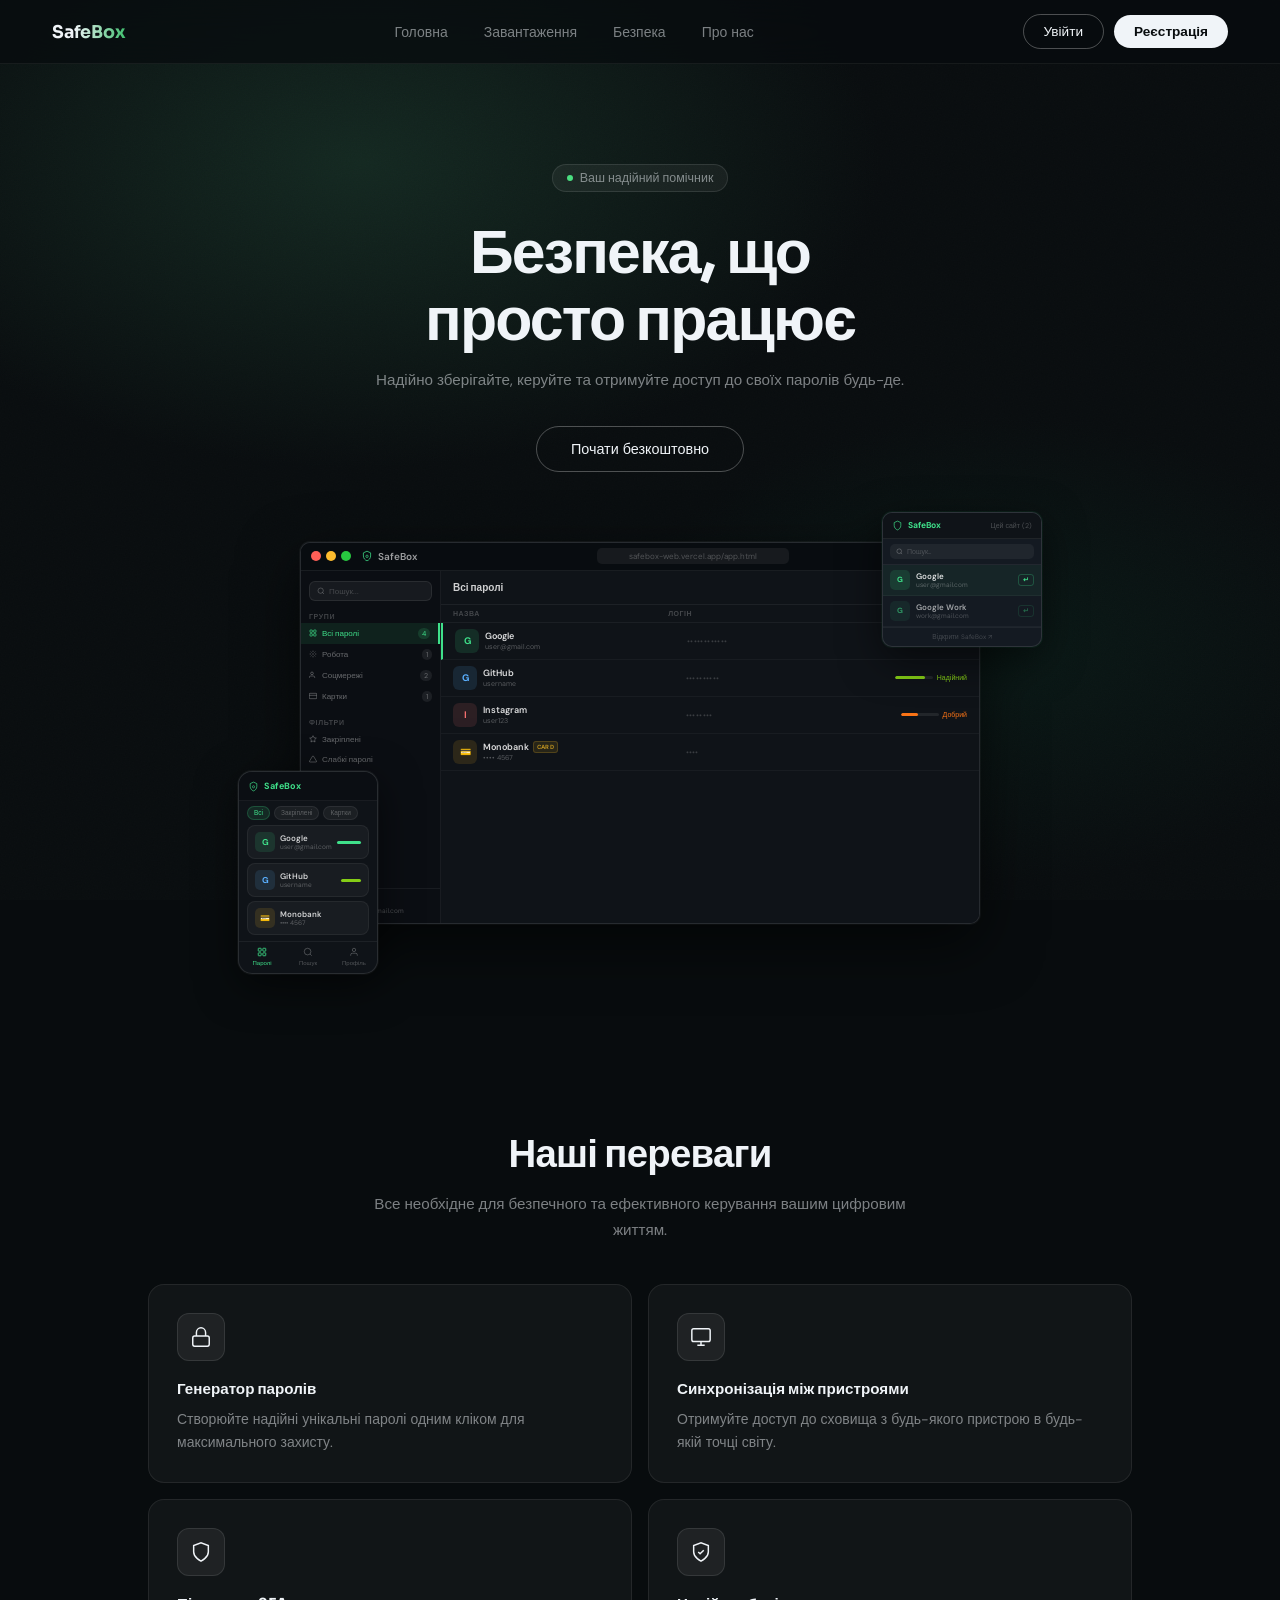
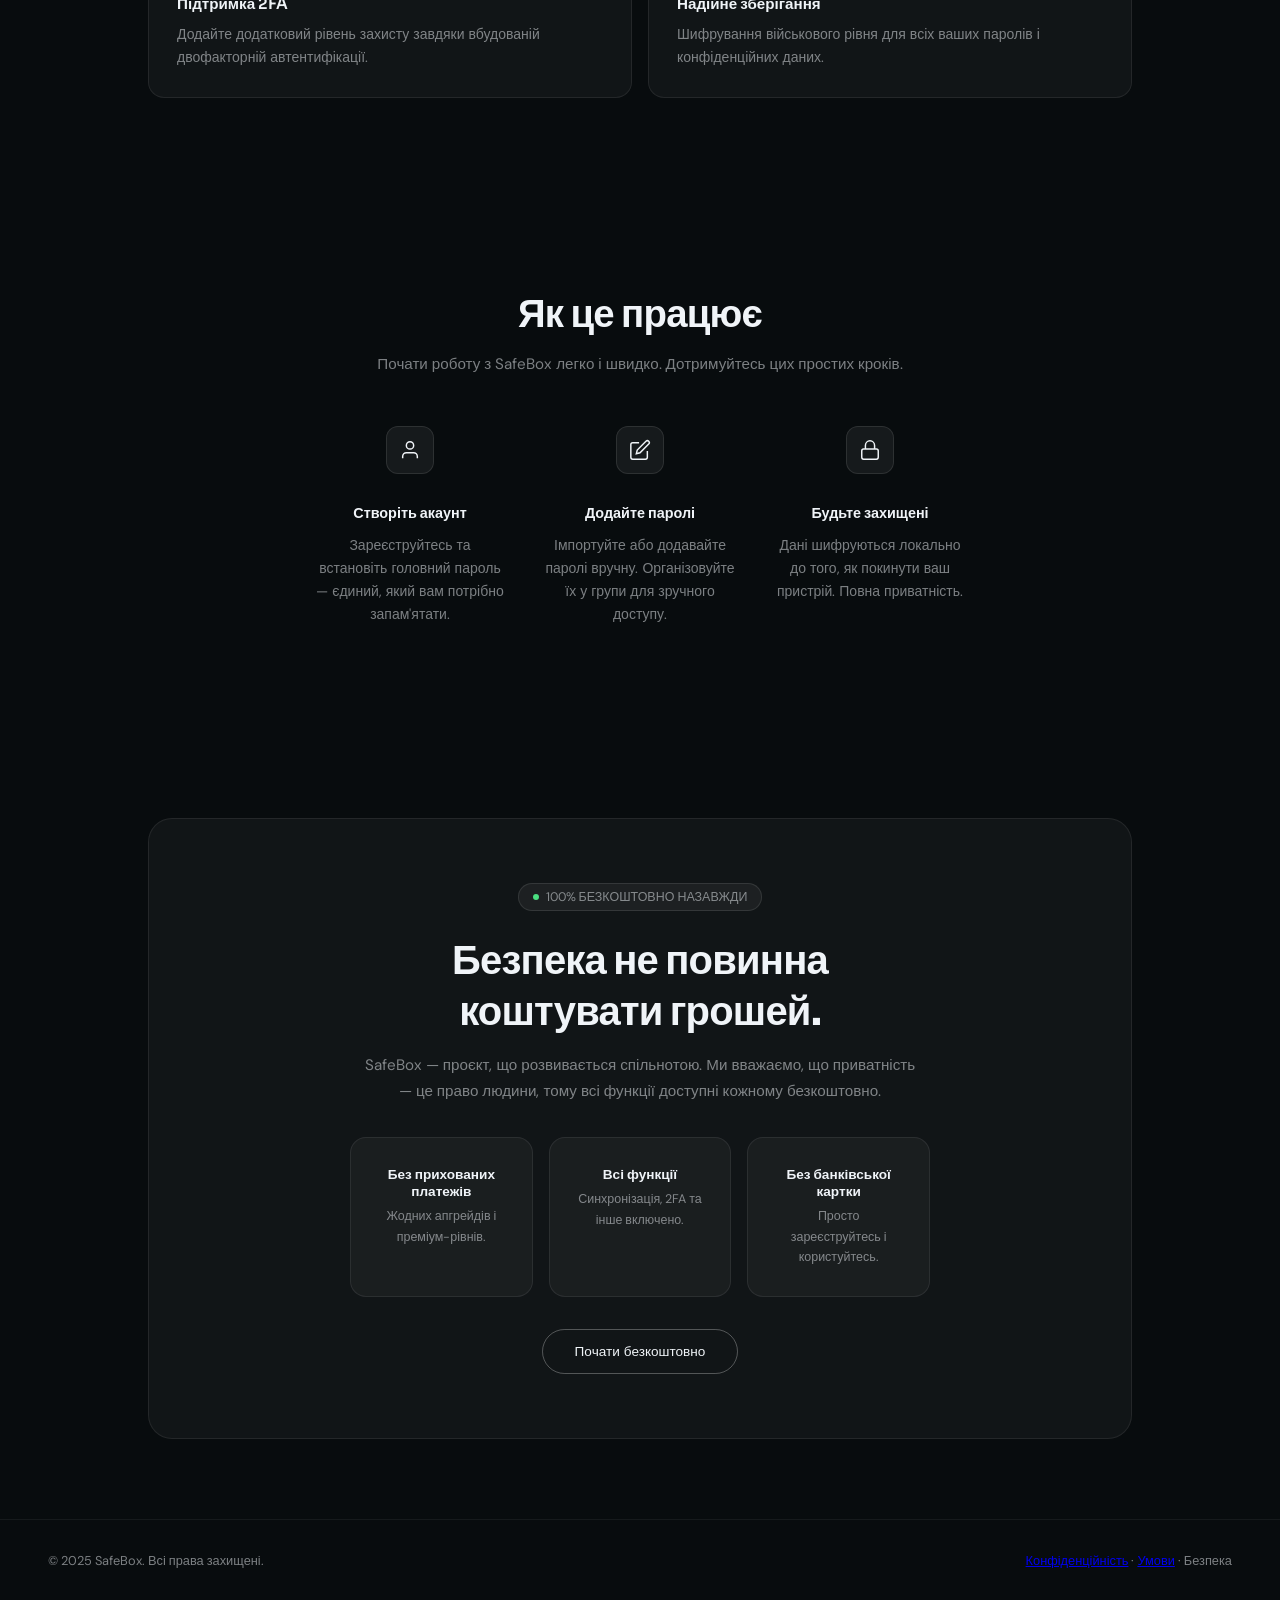
==== app.html @ 527c22c3 "aes-256 debug" ====
<!DOCTYPE html>
<html lang="uk">
<head>
<meta charset="UTF-8">
<meta name="viewport" content="width=device-width, initial-scale=1.0, maximum-scale=1.0, user-scalable=no, viewport-fit=cover">
<meta name="apple-mobile-web-app-capable" content="yes">
<meta name="apple-mobile-web-app-status-bar-style" content="black-translucent">
<meta name="apple-mobile-web-app-title" content="SafeBox">
<link rel="apple-touch-icon" href="/icons/icon-180.png">
<link rel="apple-touch-startup-image" href="/icons/icon-512.png">
<link rel="manifest" href="/manifest.json">
<title>SafeBox</title>
<link rel="preconnect" href="https://fonts.googleapis.com">
<link href="https://fonts.googleapis.com/css2?family=Sora:wght@400;500;600;700&family=DM+Sans:opsz,wght@9..40,300;9..40,400;9..40,500&display=swap" rel="stylesheet">
<style>

html, body {
  height: 100%;
  height: 100dvh;
  overflow: hidden;
  position: fixed;
  width: 100%;
}

/* ═══════════════════════════════════════════
   RESET & TOKENS
═══════════════════════════════════════════ */
*, *::before, *::after { box-sizing: border-box; margin: 0; padding: 0; }

:root {
  --safe-top: env(safe-area-inset-top, 0px);
  --safe-bot: env(safe-area-inset-bottom, 20px);
}

body {
  padding-top: var(--safe-top);
  padding-bottom: var(--safe-bot);
}

:root {
  /* backgrounds */
  --bg:          #0f1318;
  --sidebar-bg:  #0b0e13;
  --surface:     #141a22;
  --surface2:    #1a2230;
  --surface3:    #1f2836;

  /* borders */
  --b1: rgba(255,255,255,0.07);
  --b2: rgba(255,255,255,0.12);

  /* text */
  --t1: #dce4f0;
  --t2: rgba(220,228,240,0.5);
  --t3: rgba(220,228,240,0.25);

  /* accent */
  --grn:      #3fe08a;
  --grn-dim:  rgba(63,224,138,0.12);
  --grn-glow: rgba(63,224,138,0.22);
  --amber:    #f5a84a;
  --red:      #ff6161;
  --blue:     #5ab0ff;

  /* layout */
  --sb-w: 280px;
  --tb-h: 64px;
}

/* ── Світла тема ─────────────────────────── */
body.theme-light {
  --bg:         #f0f2f5;
  --sidebar-bg: #e4e8ef;
  --surface:    #ffffff;
  --surface2:   #f5f7fa;
  --surface3:   #eef0f4;
  --b1: rgba(0,0,0,0.08);
  --b2: rgba(0,0,0,0.14);
  --t1: #1a2030;
  --t2: rgba(26,32,48,0.55);
  --t3: rgba(26,32,48,0.3);
  --grn:      #22c55e;
  --grn-dim:  rgba(34,197,94,0.12);
  --grn-glow: rgba(34,197,94,0.22);
  --amber:    #d97706;
  --red:      #dc2626;
  --blue:     #2563eb;
}
body.theme-light ::-webkit-scrollbar-thumb { background: rgba(0,0,0,0.15); }
body.theme-light .overlay { background: rgba(0,0,0,0.4); }
body.theme-light .modal  { box-shadow: 0 8px 40px rgba(0,0,0,0.18); }
body.theme-light .pw-row:hover { background: rgba(0,0,0,0.03); }
body.theme-light .sb-nav-item:hover { background: rgba(0,0,0,0.05); }
body.theme-light .sb-group-item:hover { background: rgba(0,0,0,0.05); }
body.theme-light .topbar { border-bottom-color: var(--b1); }
body.theme-light .f-inp, body.theme-light .f-sel, body.theme-light .f-ta { background: #f5f7fa; color: var(--t1); }
body.theme-light .f-inp::placeholder { color: var(--t3); }
body.theme-light .tb-icon { color: var(--t2); }
body.theme-light .tb-icon:hover { background: rgba(0,0,0,0.06); color: var(--t1); }

/* Чекбокси */
body.theme-light .cb-box {
  border-color: rgba(0,0,0,0.2);
  background: rgba(0,0,0,0.03);
}
body.theme-light .cb input:checked + .cb-box svg { stroke: #fff; }

/* Роздільна смуга між рядками */
body.theme-light .pw-row { border-bottom-color: rgba(0,0,0,0.06); }
body.theme-light .pw-row:hover { background: rgba(0,0,0,0.03); }
body.theme-light .pw-row.sel { background: rgba(34,197,94,0.06); }
body.theme-light .pw-row.sel:hover { background: rgba(34,197,94,0.1); }
body.theme-light .pw-row-dots:hover { background: rgba(0,0,0,0.06); color: var(--t1); }

/* Лічильники */
body.theme-light .sb-nav-count { background: rgba(0,0,0,0.08); color: var(--t2); }
body.theme-light .sb-nav-item.active .sb-nav-count { background: rgba(34,197,94,0.15); color: var(--grn); }
body.theme-light .sb-group-count { background: rgba(0,0,0,0.08); }

/* Навігаційна панель — секції і розділювачі */
body.theme-light .sb-nav-section { color: rgba(26,32,48,0.35); }
body.theme-light .sb-divider { background: rgba(0,0,0,0.08); }
body.theme-light .sb-nav-item { color: var(--t2); }
body.theme-light .sb-nav-item:hover { background: rgba(0,0,0,0.05); color: var(--t1); }
body.theme-light .sb-nav-item.active { background: rgba(34,197,94,0.1); color: var(--grn); }
body.theme-light .sb-nav-item svg { color: var(--t2); }
body.theme-light .sb-nav-item.active svg { color: var(--grn); }
body.theme-light .sb-group-item { color: var(--t2); }
body.theme-light .sb-group-item:hover { background: rgba(0,0,0,0.05); color: var(--t1); }
body.theme-light .sb-group-item.active { background: rgba(34,197,94,0.1); color: var(--grn); }
body.theme-light .sb-new-group { color: rgba(26,32,48,0.4); }
body.theme-light .sb-new-group:hover { color: var(--t2); }
body.theme-light .sb-user:hover { background: rgba(0,0,0,0.04); }

/* Пошук */
body.theme-light .sb-search-inner { background: rgba(0,0,0,0.05); border-color: rgba(0,0,0,0.1); }
body.theme-light .sb-search-inner input { color: var(--t1); }
body.theme-light .sb-search-inner input::placeholder { color: var(--t3); }

/* Модалки */
body.theme-light .modal { background: #fff; box-shadow: 0 8px 40px rgba(0,0,0,0.15); }
body.theme-light .modal-close { color: var(--t3); }
body.theme-light .modal-close:hover { color: var(--t1); }

/* Strength badges */
body.theme-light .str-badge { background: rgba(0,0,0,0.06); color: var(--t2); }

/* Dropdown */
body.theme-light #dd { background: #fff; border-color: rgba(0,0,0,0.12); box-shadow: 0 4px 20px rgba(0,0,0,0.12); }
body.theme-light .dd-item { color: var(--t2); }
body.theme-light .dd-item:hover { background: rgba(0,0,0,0.04); color: var(--t1); }

/* User menu */
body.theme-light .user-menu { background: #fff; border-color: rgba(0,0,0,0.12); box-shadow: 0 4px 24px rgba(0,0,0,0.12); }
body.theme-light .um-item { color: var(--t2); }
body.theme-light .um-item:hover { background: rgba(0,0,0,0.04); color: var(--t1); }
body.theme-light .um-theme-row { color: var(--t2); }
body.theme-light .um-theme-row:hover { background: rgba(0,0,0,0.04); color: var(--t1); }
body.theme-light .um-divider { background: rgba(0,0,0,0.08); }
body.theme-light .theme-switch { background: rgba(0,0,0,0.15); }

/* Toast */
body.theme-light .toast { background: #1a2030; }

/* Header рядок таблиці */
body.theme-light .pw-header { border-bottom-color: rgba(0,0,0,0.08); color: rgba(26,32,48,0.4); }

/* View modal */
body.theme-light .vf { border-bottom-color: rgba(0,0,0,0.07); }
body.theme-light .vf-lbl { color: rgba(26,32,48,0.4); }
body.theme-light .vf-copy:hover { background: rgba(0,0,0,0.06); }
body.theme-light .v-act { background: rgba(0,0,0,0.05); color: var(--t2); }
body.theme-light .v-act:hover { background: rgba(0,0,0,0.1); color: var(--t1); }
body.theme-light .v-act.del { background: rgba(220,38,38,0.08); }

/* Empty state */
body.theme-light .empty-icon { background: rgba(0,0,0,0.05); }
body.theme-light .color-dot.selected { border-color: #333; }

html, body { height: 100%; overflow: hidden; }

body {
  font-family: 'DM Sans', sans-serif;
  background: var(--bg);
  color: var(--t1);
  display: flex;
  font-size: 14px;
  -webkit-font-smoothing: antialiased;
}

/* scrollbars */
::-webkit-scrollbar { width: 4px; }
::-webkit-scrollbar-track { background: transparent; }
::-webkit-scrollbar-thumb { background: rgba(255,255,255,0.1); border-radius: 10px; }

/* ═══════════════════════════════════════════
   SIDEBAR — mirrors PC design exactly
═══════════════════════════════════════════ */
.sidebar {
  width: var(--sb-w);
  min-width: var(--sb-w);
  height: 100dvh;
  background: var(--sidebar-bg);
  border-right: 1px solid var(--b1);
  display: flex;
  flex-direction: column;
  overflow: hidden;
  position: relative;
  z-index: 20;
  /* very subtle green gradient top-left, like PC version */
  background-image: radial-gradient(ellipse 260% 45% at 0% 0%, rgba(63,224,138,0.05) 0%, transparent 60%);
}

/* Logo — shield icon + SafeBox text, like the screenshot */
.sb-logo {
  padding: 28px 28px 22px;
  display: flex;
  align-items: center;
  gap: 12px;
  flex-shrink: 0;
}
.sb-logo-shield {
  width: 42px; height: 42px;
  flex-shrink: 0;
  display: flex; align-items: center; justify-content: center;
}
.sb-logo-shield svg {
  width: 38px; height: 38px;
  stroke: var(--t1); fill: none; stroke-width: 1.5;
  filter: drop-shadow(0 0 8px rgba(63,224,138,0.15));
}
.sb-logo-name {
  font-family: 'Sora', sans-serif;
  font-size: 1.3rem; font-weight: 700; letter-spacing: -0.01em;
  color: var(--t1);
}

/* FILTERS label */
.sb-filters-label {
  font-size: 0.68rem; font-weight: 700; letter-spacing: 0.12em;
  text-transform: uppercase; color: var(--t3);
  padding: 0 28px 8px;
  flex-shrink: 0;
}
.sb-top-divider {
  height: 1px; background: var(--b1);
  margin: 0 28px 18px; flex-shrink: 0;
}

/* Search — exactly like screenshot: rounded pill with search icon */
.sb-search {
  padding: 0 16px 18px;
  flex-shrink: 0;
}
.sb-search-inner {
  display: flex; align-items: center; gap: 9px;
  background: var(--surface);
  border: 1px solid var(--b1);
  border-radius: 10px;
  padding: 10px 14px;
  transition: border-color .18s, box-shadow .18s;
}
.sb-search-inner:focus-within {
  border-color: rgba(63,224,138,0.3);
  box-shadow: 0 0 0 3px rgba(63,224,138,0.06);
}
.sb-search-inner svg { width: 15px; height: 15px; stroke: var(--t3); fill: none; flex-shrink: 0; stroke-width: 2; }
.sb-search-inner input {
  background: none; border: none; outline: none;
  color: var(--t1); font-size: 0.85rem;
  font-family: 'DM Sans', sans-serif; width: 100%;
}
.sb-search-inner input::placeholder { color: var(--t3); }

/* Nav items */
.sb-nav { flex: 1; overflow-y: auto; padding: 0 0 8px; }
.sb-nav::-webkit-scrollbar { width: 0; }

.sb-nav-item {
  display: flex; align-items: center; gap: 11px;
  padding: 10px 18px 10px 24px;
  cursor: pointer;
  color: var(--t2); font-size: 0.84rem;
  transition: background .12s, color .12s;
  user-select: none; position: relative;
  border-radius: 0;
}
.sb-nav-item:hover { background: rgba(255,255,255,0.04); color: var(--t1); }
.sb-nav-item.active {
  background: rgba(63,224,138,0.09);
  color: var(--t1);
}
/* left accent line like PC design */
.sb-nav-item.active::before {
  content: '';
  position: absolute; left: 0; top: 50%;
  transform: translateY(-50%);
  width: 3px; height: 22px;
  background: var(--grn);
  border-radius: 0 3px 3px 0;
}
.sb-nav-item svg {
  width: 16px; height: 16px; stroke: currentColor; fill: none;
  stroke-width: 1.8; flex-shrink: 0; opacity: 0.75;
}
.sb-nav-item.active svg { opacity: 1; color: var(--grn); }
.sb-nav-count {
  margin-left: auto; font-size: 0.7rem; padding: 2px 8px;
  border-radius: 20px; background: rgba(255,255,255,0.07); color: var(--t2);
}
.sb-nav-item.active .sb-nav-count { background: rgba(63,224,138,0.15); color: var(--grn); }

.sb-nav-section {
  padding: 14px 24px 5px;
  font-size: 0.68rem; font-weight: 700; letter-spacing: 0.1em;
  text-transform: uppercase; color: var(--t3);
}

.sb-new-group {
  display: flex; align-items: center; gap: 9px;
  padding: 8px 24px; cursor: pointer;
  color: var(--t3); font-size: 0.82rem;
  transition: color .12s;
}
.sb-new-group:hover { color: var(--t2); }
.sb-new-group svg { width: 13px; height: 13px; stroke: currentColor; fill: none; }

.color-dot {
  width: 24px; height: 24px; border-radius: 50%;
  cursor: pointer; border: 2px solid transparent;
  transition: transform .15s, border-color .15s;
}
.color-dot:hover { transform: scale(1.15); }
.color-dot.selected { border-color: #fff; transform: scale(1.15); }

.sb-group-item {
  display: flex; align-items: center; gap: 10px;
  padding: 7px 16px; border-radius: 8px; cursor: pointer;
  font-size: 0.84rem; color: var(--t2); transition: background .15s;
  position: relative;
}
.sb-group-item:hover { background: rgba(255,255,255,0.05); color: var(--text); }
.sb-group-item.active { background: rgba(63,224,138,0.1); color: var(--grn); }
.sb-group-dot { width: 8px; height: 8px; border-radius: 50%; flex-shrink: 0; }
.sb-group-count { margin-left: auto; font-size: 0.72rem; background: rgba(255,255,255,0.08); padding: 1px 7px; border-radius: 10px; }
.sb-group-del { opacity: 0; margin-left: 4px; background: none; border: none; cursor: pointer; color: var(--t3); padding: 2px; }
.sb-group-item:hover .sb-group-del { opacity: 1; }

.sb-divider { height: 1px; background: var(--b1); margin: 10px 0; }

/* User row at bottom */
.sb-user-wrap {
  border-top: 1px solid var(--b1);
  padding: 14px 16px;
  flex-shrink: 0;
}
.sb-user {
  display: flex; align-items: center; gap: 10px;
  padding: 8px 10px; border-radius: 10px; cursor: pointer;
  transition: background .12s;
}
.sb-user:hover { background: rgba(255,255,255,0.04); }
.sb-avatar {
  width: 32px; height: 32px; border-radius: 50%;
  background: linear-gradient(135deg, rgba(63,224,138,0.22), rgba(20,100,60,0.45));
  border: 1px solid rgba(63,224,138,0.22);
  display: flex; align-items: center; justify-content: center;
  font-family: 'Sora', sans-serif; font-size: 0.72rem; font-weight: 700; color: var(--grn);
  flex-shrink: 0;
}
.sb-user-info { flex: 1; min-width: 0; }
.sb-user-name  { font-size: 0.82rem; font-weight: 500; white-space: nowrap; overflow: hidden; text-overflow: ellipsis; }
.sb-user-email { font-size: 0.71rem; color: var(--t3); white-space: nowrap; overflow: hidden; text-overflow: ellipsis; }

/* ── 10 тем ──────────────────────────────────────────── */
/* ТЕМНІ */
body.theme-midnight { --bg:#0a0d14; --sidebar-bg:#070a10; --surface:#111827; --surface2:#1a2235; --surface3:#1f2940; --b1:rgba(255,255,255,0.07); --b2:rgba(255,255,255,0.13); --t1:#e2e8f5; --t2:rgba(226,232,245,0.5); --t3:rgba(226,232,245,0.22); --grn:#4f8ef7; --grn-dim:rgba(79,142,247,0.12); --grn-glow:rgba(79,142,247,0.22); }
body.theme-forest   { --bg:#0d1610; --sidebar-bg:#091209; --surface:#142018; --surface2:#1a2e1f; --surface3:#1f3624; --b1:rgba(255,255,255,0.07); --b2:rgba(255,255,255,0.13); --t1:#d4f0d4; --t2:rgba(212,240,212,0.5); --t3:rgba(212,240,212,0.22); --grn:#4ade80; --grn-dim:rgba(74,222,128,0.12); --grn-glow:rgba(74,222,128,0.22); }
body.theme-violet   { --bg:#0e0b1a; --sidebar-bg:#0a0814; --surface:#16122a; --surface2:#1e1838; --surface3:#251e42; --b1:rgba(255,255,255,0.08); --b2:rgba(255,255,255,0.14); --t1:#ede9ff; --t2:rgba(237,233,255,0.5); --t3:rgba(237,233,255,0.22); --grn:#a78bfa; --grn-dim:rgba(167,139,250,0.12); --grn-glow:rgba(167,139,250,0.22); }
body.theme-crimson  { --bg:#130a0a; --sidebar-bg:#0f0707; --surface:#1e1010; --surface2:#2a1515; --surface3:#311a1a; --b1:rgba(255,255,255,0.07); --b2:rgba(255,255,255,0.13); --t1:#ffe4e4; --t2:rgba(255,228,228,0.5); --t3:rgba(255,228,228,0.22); --grn:#f87171; --grn-dim:rgba(248,113,113,0.12); --grn-glow:rgba(248,113,113,0.22); }
body.theme-ocean    { --bg:#060f18; --sidebar-bg:#040c14; --surface:#0d1e2e; --surface2:#122840; --surface3:#16314e; --b1:rgba(255,255,255,0.07); --b2:rgba(255,255,255,0.13); --t1:#d0eeff; --t2:rgba(208,238,255,0.5); --t3:rgba(208,238,255,0.22); --grn:#38bdf8; --grn-dim:rgba(56,189,248,0.12); --grn-glow:rgba(56,189,248,0.22); }
/* СВІТЛІ */
body.theme-snow     { --bg:#f5f7fa; --sidebar-bg:#edf0f5; --surface:#ffffff; --surface2:#f0f3f8; --surface3:#e8ecf2; --b1:rgba(0,0,0,0.08); --b2:rgba(0,0,0,0.14); --t1:#1a2030; --t2:rgba(26,32,48,0.55); --t3:rgba(26,32,48,0.3); --grn:#16a34a; --grn-dim:rgba(22,163,74,0.1); --grn-glow:rgba(22,163,74,0.2); }
body.theme-sand     { --bg:#f5f0e8; --sidebar-bg:#ede8df; --surface:#fffdf8; --surface2:#f5f0e6; --surface3:#ede7da; --b1:rgba(0,0,0,0.08); --b2:rgba(0,0,0,0.14); --t1:#2d2416; --t2:rgba(45,36,22,0.55); --t3:rgba(45,36,22,0.3); --grn:#b45309; --grn-dim:rgba(180,83,9,0.1); --grn-glow:rgba(180,83,9,0.2); }
body.theme-rose     { --bg:#fff5f7; --sidebar-bg:#fdeef1; --surface:#ffffff; --surface2:#fde8ec; --surface3:#fbd5dd; --b1:rgba(0,0,0,0.07); --b2:rgba(0,0,0,0.13); --t1:#2d0f18; --t2:rgba(45,15,24,0.55); --t3:rgba(45,15,24,0.3); --grn:#e11d48; --grn-dim:rgba(225,29,72,0.1); --grn-glow:rgba(225,29,72,0.2); }
body.theme-sky      { --bg:#f0f7ff; --sidebar-bg:#e5f0fb; --surface:#ffffff; --surface2:#e8f2fc; --surface3:#ddeaf8; --b1:rgba(0,0,0,0.07); --b2:rgba(0,0,0,0.13); --t1:#0f1f35; --t2:rgba(15,31,53,0.55); --t3:rgba(15,31,53,0.3); --grn:#2563eb; --grn-dim:rgba(37,99,235,0.1); --grn-glow:rgba(37,99,235,0.2); }
body.theme-mint     { --bg:#f0faf4; --sidebar-bg:#e4f5ea; --surface:#ffffff; --surface2:#e8f7ee; --surface3:#daf0e3; --b1:rgba(0,0,0,0.07); --b2:rgba(0,0,0,0.13); --t1:#0f2d1e; --t2:rgba(15,45,30,0.55); --t3:rgba(15,45,30,0.3); --grn:#059669; --grn-dim:rgba(5,150,105,0.1); --grn-glow:rgba(5,150,105,0.2); }

/* Світлі теми — спільні стилі */
body.theme-snow, body.theme-sand, body.theme-rose, body.theme-sky, body.theme-mint {
  --red:#dc2626; --blue:#2563eb; --amber:#d97706;
}
body.theme-snow ::-webkit-scrollbar-thumb, body.theme-sand ::-webkit-scrollbar-thumb,
body.theme-rose ::-webkit-scrollbar-thumb, body.theme-sky ::-webkit-scrollbar-thumb,
body.theme-mint ::-webkit-scrollbar-thumb { background: rgba(0,0,0,0.15); }

/* ── Profile Popup ───────────────────────────────────── */
.profile-popup {
  position: absolute; top: calc(var(--tb-h) + 6px); right: 8px;
  width: 280px; background: var(--surface);
  border: 1px solid var(--b2); border-radius: 14px;
  box-shadow: 0 8px 32px rgba(0,0,0,0.3);
  z-index: 300; opacity: 0; pointer-events: none;
  transform: translateY(-8px) scale(.97);
  transition: opacity .15s, transform .15s;
}
.profile-popup.on { opacity: 1; pointer-events: all; transform: none; }

.pp-header {
  padding: 16px 16px 12px;
  border-bottom: 1px solid var(--b1);
  display: flex; align-items: center; gap: 12px;
}
.pp-avatar {
  width: 40px; height: 40px; border-radius: 50%; flex-shrink: 0;
  background: linear-gradient(135deg, var(--grn-dim), var(--grn-glow));
  border: 1px solid var(--grn-dim);
  display: flex; align-items: center; justify-content: center;
  font-family: 'Sora', sans-serif; font-size: 0.85rem; font-weight: 700; color: var(--grn);
}
.pp-name  { font-size: 0.88rem; font-weight: 600; }
.pp-email { font-size: 0.72rem; color: var(--t3); margin-top: 2px; }

.pp-section { padding: 10px 10px 4px; }
.pp-section-label {
  font-size: 0.65rem; font-weight: 700; letter-spacing: 0.1em;
  text-transform: uppercase; color: var(--t3); padding: 0 6px; margin-bottom: 6px;
}

.theme-grid {
  display: grid; grid-template-columns: repeat(5,1fr); gap: 6px;
  padding: 0 6px 8px;
}
.theme-dot {
  aspect-ratio: 1; border-radius: 8px; cursor: pointer;
  border: 2px solid transparent; transition: transform .15s, border-color .15s;
  position: relative; overflow: hidden;
}
.theme-dot:hover { transform: scale(1.1); }
.theme-dot.active { border-color: var(--grn); }
.theme-dot::after {
  content: attr(data-name);
  position: absolute; bottom: -20px; left: 50%; transform: translateX(-50%);
  font-size: 0.6rem; color: var(--t2); white-space: nowrap;
  transition: bottom .15s;
}
.theme-dot:hover::after { bottom: 2px; }

.pp-divider { height: 1px; background: var(--b1); margin: 4px 10px; }

.pp-item {
  display: flex; align-items: center; gap: 10px;
  padding: 8px 14px; border-radius: 8px; cursor: pointer;
  font-size: 0.83rem; color: var(--t2); margin: 2px 6px;
  transition: background .12s, color .12s;
  border: none; background: none; width: calc(100% - 12px); text-align: left;
}
.pp-item:hover { background: var(--surface2); color: var(--t1); }
.pp-item svg { width: 14px; height: 14px; stroke: currentColor; fill: none; flex-shrink: 0; opacity: 0.7; }
.pp-item.danger { color: var(--red); }
.pp-item.danger:hover { background: rgba(220,38,38,0.08); }
.pp-item.danger svg { opacity: 1; }
.pp-footer { padding: 6px 6px 8px; }
.user-menu {
  position: absolute; bottom: 80px; left: 16px;
  width: 248px;
  background: var(--surface); border: 1px solid var(--b2);
  border-radius: 12px; padding: 8px;
  box-shadow: 0 8px 32px rgba(0,0,0,0.32);
  z-index: 200; opacity: 0; pointer-events: none;
  transform: translateY(6px);
  transition: opacity .15s, transform .15s;
}
.user-menu.on { opacity: 1; pointer-events: all; transform: translateY(0); }

.um-header {
  padding: 10px 12px 12px;
  border-bottom: 1px solid var(--b1);
  margin-bottom: 6px;
}
.um-name  { font-size: 0.84rem; font-weight: 600; }
.um-email { font-size: 0.72rem; color: var(--t3); margin-top: 2px; }

.um-item {
  display: flex; align-items: center; gap: 10px;
  padding: 9px 12px; border-radius: 8px; cursor: pointer;
  font-size: 0.84rem; color: var(--t2);
  transition: background .12s, color .12s;
  border: none; background: none; width: 100%; text-align: left;
}
.um-item:hover { background: var(--surface2); color: var(--t1); }
.um-item svg { width: 15px; height: 15px; stroke: currentColor; fill: none; flex-shrink: 0; opacity: 0.7; }
.um-item.danger { color: var(--red); }
.um-item.danger:hover { background: rgba(255,97,97,0.08); }
.um-item.danger svg { opacity: 1; }

.um-divider { height: 1px; background: var(--b1); margin: 6px 0; }

/* Кнопки мови */
.lang-btn {
  padding: 2px 8px; border-radius: 5px; border: 1px solid var(--b2);
  background: none; color: var(--t2); font-size: 0.72rem; font-weight: 600;
  cursor: pointer; transition: all .12s; font-family: inherit;
}
.lang-btn:hover { background: var(--surface2); color: var(--t1); }
.lang-btn.active { background: var(--grn-dim); border-color: var(--grn); color: var(--grn); }

/* Theme toggle switch */
.um-theme-row {
  display: flex; align-items: center; gap: 10px;
  padding: 9px 12px; border-radius: 8px;
  font-size: 0.84rem; color: var(--t2); cursor: pointer;
  transition: background .12s;
}
.um-theme-row:hover { background: var(--surface2); color: var(--t1); }
.um-theme-row svg { width: 15px; height: 15px; stroke: currentColor; fill: none; flex-shrink: 0; opacity: 0.7; }
.theme-switch {
  margin-left: auto;
  width: 34px; height: 20px; border-radius: 10px;
  background: var(--b2); position: relative;
  transition: background .2s; flex-shrink: 0;
}
.theme-switch.on { background: var(--grn); }
.theme-switch::after {
  content: ''; position: absolute; top: 3px; left: 3px;
  width: 14px; height: 14px; border-radius: 50%;
  background: #fff; transition: transform .2s;
}
.theme-switch.on::after { transform: translateX(14px); }

/* ═══════════════════════════════════════════
   MAIN
═══════════════════════════════════════════ */
.main {
  flex: 1; display: flex; flex-direction: column; overflow: hidden; min-width: 0;
}

/* Topbar — "Pinned    [New +]  [person]  [menu]" */
.topbar {
  height: var(--tb-h);
  display: flex; align-items: center; justify-content: space-between;
  padding: 0 32px;
  border-bottom: 1px solid var(--b1);
  flex-shrink: 0;
  background: var(--bg);
  backdrop-filter: blur(16px);
  position: relative; z-index: 10;
}
.topbar-left { display: flex; align-items: center; gap: 20px; }
.topbar-title {
  font-family: 'Sora', sans-serif;
  font-size: 1.25rem; font-weight: 600; letter-spacing: -0.015em;
}
.topbar-right { display: flex; align-items: center; gap: 8px; }

/* "New +" button — pill shape like screenshot */
.btn-new-pill {
  display: flex; align-items: center; gap: 6px;
  padding: 7px 16px 7px 14px;
  border: 1px solid var(--b2);
  border-radius: 50px;
  background: rgba(255,255,255,0.05);
  color: var(--t1); font-size: 0.83rem; font-weight: 500;
  font-family: 'DM Sans', sans-serif; cursor: pointer;
  transition: background .15s, border-color .15s, box-shadow .15s;
}
.btn-new-pill:hover {
  background: rgba(63,224,138,0.1);
  border-color: rgba(63,224,138,0.3);
  box-shadow: 0 0 16px rgba(63,224,138,0.12);
  color: var(--grn);
}
.btn-new-pill svg { width: 13px; height: 13px; stroke: currentColor; fill: none; stroke-width: 2.5; }

.tb-icon {
  width: 36px; height: 36px; border-radius: 50%;
  border: 1px solid var(--b1); background: rgba(255,255,255,0.04);
  display: flex; align-items: center; justify-content: center;
  cursor: pointer; color: var(--t2);
  transition: background .12s, color .12s;
}
.tb-icon:hover { background: rgba(255,255,255,0.08); color: var(--t1); }
.tb-icon svg { width: 16px; height: 16px; stroke: currentColor; fill: none; stroke-width: 1.7; }

/* ═══════════════════════════════════════════
   TABLE AREA
═══════════════════════════════════════════ */
.content { flex: 1; overflow-y: auto; overflow-x: hidden; }

/* Table header row — "☐  Name  [stretch]  Password strength  ···" */
.tbl-header {
  display: grid;
  grid-template-columns: 52px 1fr 300px 52px;
  align-items: center;
  padding: 14px 0;
  border-bottom: 1px solid var(--b1);
  position: sticky; top: 0; z-index: 5;
  background: var(--bg);
}
.tbl-hcell {
  font-size: 0.72rem; font-weight: 600; letter-spacing: 0.07em;
  text-transform: uppercase; color: var(--t3);
  padding: 0 12px;
}
.tbl-hcell:first-child { padding-left: 28px; }
.tbl-hcell:last-child  { text-align: center; }

/* Row */
.pw-row {
  display: grid;
  grid-template-columns: 52px 1fr 300px 52px;
  align-items: center;
  height: 60px;
  border-bottom: 1px solid rgba(255,255,255,0.04);
  cursor: pointer;
  transition: background .1s;
  position: relative;
}
.pw-row:hover { background: rgba(255,255,255,0.03); }
.pw-row:hover .pw-row-dots { opacity: 1; }
.pw-row.sel   { background: rgba(63,224,138,0.05); }
.pw-row.sel:hover { background: rgba(63,224,138,0.08); }

.pw-cell { padding: 0 12px; }
.pw-cell:first-child { padding-left: 28px; }
.pw-cell:last-child  { display: flex; align-items: center; justify-content: center; }

/* Checkbox */
.cb { display: flex; align-items: center; cursor: pointer; }
.cb input { display: none; }
.cb-box {
  width: 18px; height: 18px; border-radius: 5px;
  border: 1.5px solid rgba(255,255,255,0.18);
  background: rgba(255,255,255,0.04);
  display: flex; align-items: center; justify-content: center;
  transition: background .13s, border-color .13s, box-shadow .13s;
}
.cb-box svg { width: 10px; height: 10px; stroke: #080c10; fill: none; stroke-width: 2.5; opacity: 0; transition: opacity .1s; }
.cb input:checked + .cb-box { background: var(--grn); border-color: var(--grn); box-shadow: 0 0 8px rgba(63,224,138,0.3); }
.cb input:checked + .cb-box svg { opacity: 1; }

/* Name cell — icon + site + optional subtitle */
.entry-wrap { display: flex; align-items: center; gap: 13px; }
.entry-icon {
  width: 36px; height: 36px; border-radius: 10px; flex-shrink: 0;
  background: var(--surface); border: 1px solid var(--b1);
  display: flex; align-items: center; justify-content: center;
  overflow: hidden; font-size: 0.8rem; font-weight: 600; color: var(--t2);
}
.entry-icon img { width: 22px; height: 22px; object-fit: contain; }
.entry-meta { display: flex; flex-direction: column; gap: 2px; min-width: 0; }
.entry-name {
  font-size: 0.88rem; font-weight: 500;
  white-space: nowrap; overflow: hidden; text-overflow: ellipsis;
  display: flex; align-items: center; gap: 5px;
}
.pin-dot {
  width: 5px; height: 5px; border-radius: 50%;
  background: var(--grn); flex-shrink: 0;
  box-shadow: 0 0 5px rgba(63,224,138,0.5);
}
.entry-sub { font-size: 0.73rem; color: var(--t3); white-space: nowrap; overflow: hidden; text-overflow: ellipsis; }

/* Password strength cell — bar like screenshot */
.str-cell { display: flex; align-items: center; gap: 12px; }
.str-track {
  flex: 1; max-width: 200px; height: 6px;
  border-radius: 10px; background: rgba(255,255,255,0.07); overflow: hidden;
}
.str-fill { height: 100%; border-radius: 10px; transition: width .35s ease; }
.str-badge {
  font-size: 0.69rem; padding: 3px 10px; border-radius: 20px; font-weight: 600;
  letter-spacing: 0.02em; white-space: nowrap;
}
.sb-strong { background: rgba(63,224,138,0.1);  color: var(--grn); }
.sb-medium { background: rgba(245,168,74,0.12); color: var(--amber); }
.sb-weak   { background: rgba(255,97,97,0.1);   color: var(--red); }

/* Three-dot button */
.pw-row-dots {
  width: 30px; height: 30px; border-radius: 8px;
  border: none; background: none; cursor: pointer;
  display: flex; align-items: center; justify-content: center;
  color: var(--t2); opacity: 0; transition: opacity .12s, background .12s, color .12s;
}
.pw-row-dots:hover { background: rgba(255,255,255,0.08); color: var(--t1); }
.pw-row-dots svg { width: 16px; height: 16px; stroke: currentColor; fill: none; }

/* Empty state */
.empty {
  display: none; flex-direction: column; align-items: center;
  justify-content: center; gap: 14px; padding: 80px 40px; text-align: center;
}
.empty.on { display: flex; }
.empty-ico {
  width: 56px; height: 56px; border-radius: 16px;
  background: var(--surface); border: 1px solid var(--b1);
  display: flex; align-items: center; justify-content: center;
}
.empty-ico svg { width: 24px; height: 24px; stroke: var(--t2); fill: none; stroke-width: 1.4; }
.empty-title { font-family: 'Sora', sans-serif; font-size: 1rem; font-weight: 600; }
.empty-sub   { font-size: 0.83rem; color: var(--t2); max-width: 300px; line-height: 1.65; }

/* ═══════════════════════════════════════════
   SELECTION BAR (floats at top of content)
═══════════════════════════════════════════ */
.sel-bar {
  display: none; align-items: center; gap: 10px;
  padding: 8px 28px;
  background: rgba(63,224,138,0.07);
  border-bottom: 1px solid rgba(63,224,138,0.15);
  font-size: 0.8rem; color: var(--grn);
}
.sel-bar.on { display: flex; }
.sel-bar button {
  background: none; border: none; color: inherit; cursor: pointer;
  font-size: 0.78rem; font-family: 'DM Sans', sans-serif;
  padding: 3px 10px; border-radius: 6px;
  transition: background .1s;
}
.sel-bar button:hover { background: rgba(63,224,138,0.15); }
.sel-bar button.danger { color: var(--red); }
.sel-bar button.danger:hover { background: rgba(255,97,97,0.1); }

/* ═══════════════════════════════════════════
   OVERLAYS / MODALS
═══════════════════════════════════════════ */
.overlay {
  display: none; position: fixed; inset: 0; z-index: 1000;
  background: rgba(5,8,12,0.75); backdrop-filter: blur(8px);
  align-items: center; justify-content: center; padding: 20px;
}
.overlay.on { display: flex; }

.modal {
  background: var(--surface);
  border: 1px solid var(--b2); border-radius: 18px;
  width: 100%; max-width: 460px; max-height: 90vh;
  overflow-y: auto;
  box-shadow: 0 32px 90px rgba(0,0,0,0.7);
  animation: mIn .22s ease;
}
.modal::-webkit-scrollbar { width: 3px; }
@keyframes mIn { from { opacity:0; transform:translateY(14px) scale(.98); } to { opacity:1; transform:none; } }

.modal-head {
  display: flex; align-items: center; justify-content: space-between;
  padding: 22px 24px 18px; border-bottom: 1px solid var(--b1);
}
.modal-title { font-family: 'Sora', sans-serif; font-size: 0.95rem; font-weight: 600; }
.modal-header { display: flex; align-items: center; justify-content: space-between; padding: 18px 24px 0; }
.modal-close { background: none; border: none; cursor: pointer; color: var(--t3); padding: 4px; display: flex; align-items: center; }
.modal-close:hover { color: var(--text); }
.modal-close svg { width: 18px; height: 18px; stroke: currentColor; fill: none; }
.modal-x {
  width: 28px; height: 28px; border-radius: 8px;
  background: rgba(255,255,255,0.05); border: none; cursor: pointer;
  display: flex; align-items: center; justify-content: center;
  color: var(--t2); transition: background .12s, color .12s;
}
.modal-x:hover { background: rgba(255,255,255,0.1); color: var(--t1); }
.modal-x svg { width: 14px; height: 14px; stroke: currentColor; fill: none; stroke-width: 2; }

.modal-body { padding: 22px 24px; display: flex; flex-direction: column; gap: 15px; }

.f-row { display: flex; flex-direction: column; gap: 5px; }
.f-label { font-size: 0.78rem; color: var(--t2); font-weight: 500; }
.f-inp {
  background: rgba(255,255,255,0.04); border: 1px solid var(--b1);
  border-radius: 10px; padding: 11px 14px;
  color: var(--t1); font-size: 0.87rem; font-family: 'DM Sans', sans-serif;
  outline: none; transition: border-color .15s, background .15s; width: 100%;
}
.f-inp:focus { border-color: rgba(63,224,138,0.35); background: rgba(63,224,138,0.025); }
.f-inp::placeholder { color: var(--t3); }

.f-pw-wrap { display: flex; gap: 7px; }
.f-pw-wrap .f-inp { flex: 1; }

.f-eye {
  width: 40px; border-radius: 10px; border: 1px solid var(--b1);
  background: rgba(255,255,255,0.03); cursor: pointer;
  display: flex; align-items: center; justify-content: center;
  color: var(--t2); transition: background .12s, color .12s; flex-shrink: 0;
}
.f-eye:hover { background: rgba(255,255,255,0.07); color: var(--t1); }
.f-eye svg { width: 15px; height: 15px; stroke: currentColor; fill: none; }

.f-gen {
  display: flex; align-items: center; gap: 6px;
  padding: 0 14px; border-radius: 10px;
  border: 1px solid rgba(63,224,138,0.25); background: rgba(63,224,138,0.07);
  color: var(--grn); font-size: 0.76rem; font-weight: 500;
  cursor: pointer; font-family: 'DM Sans', sans-serif; white-space: nowrap;
  transition: background .12s; flex-shrink: 0;
}
.f-gen:hover { background: rgba(63,224,138,0.14); }
.f-gen svg { width: 12px; height: 12px; stroke: currentColor; fill: none; }

.f-str-row { display: flex; align-items: center; gap: 8px; margin-top: 6px; }
.f-str-track { flex: 1; height: 3px; border-radius: 10px; background: rgba(255,255,255,0.08); overflow: hidden; }
.f-str-fill  { height: 100%; border-radius: 10px; transition: width .28s, background .28s; }
.f-str-lbl   { font-size: 0.71rem; color: var(--t2); min-width: 88px; text-align: right; }

.f-sel {
  background: rgba(255,255,255,0.04); border: 1px solid var(--b1);
  border-radius: 10px; padding: 11px 14px;
  color: var(--t1); font-size: 0.87rem; font-family: 'DM Sans', sans-serif;
  outline: none; width: 100%; cursor: pointer;
  appearance: none; -webkit-appearance: none;
  background-image: url("data:image/svg+xml,%3Csvg viewBox='0 0 10 6' xmlns='http://www.w3.org/2000/svg'%3E%3Cpath d='M1 1l4 4 4-4' stroke='rgba(220,228,240,0.3)' stroke-width='1.5' fill='none' stroke-linecap='round'/%3E%3C/svg%3E");
  background-repeat: no-repeat; background-position: right 14px center; background-size: 10px; padding-right: 36px;
}
.f-sel:focus { border-color: rgba(63,224,138,0.35); }
.f-sel option { background: var(--surface2); }

.f-ta {
  background: rgba(255,255,255,0.04); border: 1px solid var(--b1);
  border-radius: 10px; padding: 11px 14px;
  color: var(--t1); font-size: 0.87rem; font-family: 'DM Sans', sans-serif;
  outline: none; width: 100%; resize: vertical; min-height: 72px;
}
.f-ta:focus { border-color: rgba(63,224,138,0.35); }
.f-ta::placeholder { color: var(--t3); }

.f-cb-row { display: flex; align-items: center; gap: 9px; cursor: pointer; }
.f-cb-lbl { font-size: 0.81rem; color: var(--t2); }

.type-tab {
  display: flex; align-items: center; gap: 7px;
  padding: 8px 18px; border-radius: 10px;
  border: 1px solid var(--b1);
  background: var(--surface2); color: var(--t2);
  font-family: 'Sora', sans-serif; font-size: 0.82rem; font-weight: 500;
  cursor: pointer; transition: all .18s;
  box-shadow: 0 1px 3px rgba(0,0,0,0.15);
}
.type-tab:hover { border-color: var(--b2); color: var(--t1); background: var(--surface3); }
.type-tab.active {
  background: var(--grn-dim);
  border-color: rgba(63,224,138,0.35);
  color: var(--grn);
  box-shadow: 0 0 12px rgba(63,224,138,0.12);
}
body.theme-light .type-tab { background: #fff; border-color: var(--b1); }
body.theme-light .type-tab.active { background: rgba(34,197,94,0.08); border-color: rgba(34,197,94,0.3); }
body.theme-snow .type-tab, body.theme-sand .type-tab,
body.theme-rose .type-tab, body.theme-sky .type-tab,
body.theme-mint .type-tab { background: #fff; }

.modal-foot {
  display: flex; justify-content: flex-end; gap: 8px;
  padding: 16px 24px 22px; border-top: 1px solid var(--b1);
}
.btn-cancel {
  padding: 9px 20px; border-radius: 9px; border: 1px solid var(--b1);
  background: none; color: var(--t2); font-size: 0.82rem;
  font-family: 'DM Sans', sans-serif; cursor: pointer;
  transition: background .12s, color .12s;
}
.btn-cancel:hover { background: rgba(255,255,255,0.05); color: var(--t1); }
.btn-save {
  padding: 9px 24px; border-radius: 9px; border: none;
  background: var(--grn); color: #06100c; font-size: 0.82rem; font-weight: 600;
  font-family: 'DM Sans', sans-serif; cursor: pointer;
  box-shadow: 0 0 16px rgba(63,224,138,0.2);
  transition: opacity .15s, box-shadow .15s;
}
.btn-save:hover { opacity: 0.9; box-shadow: 0 0 24px rgba(63,224,138,0.32); }

/* ═══════════════════════════════════════════
   VIEW MODAL
═══════════════════════════════════════════ */
.view-top { display: flex; align-items: center; gap: 14px; padding-bottom: 6px; }
.view-icon {
  width: 50px; height: 50px; border-radius: 13px; flex-shrink: 0;
  background: var(--surface2); border: 1px solid var(--b1);
  display: flex; align-items: center; justify-content: center;
  overflow: hidden; font-size: 1.1rem; font-weight: 600;
}
.view-icon img { width: 28px; height: 28px; object-fit: contain; }
.view-site { font-family: 'Sora', sans-serif; font-size: 1.02rem; font-weight: 600; }
.view-url  { font-size: 0.75rem; color: var(--t3); margin-top: 3px; }

.vf {
  background: rgba(255,255,255,0.03); border: 1px solid var(--b1);
  border-radius: 11px; padding: 13px 15px;
}
.vf-lbl { font-size: 0.67rem; text-transform: uppercase; letter-spacing: 0.08em; color: var(--t3); margin-bottom: 7px; }
.vf-val { display: flex; align-items: center; justify-content: space-between; gap: 8px; font-size: 0.88rem; }
.vf-text { flex: 1; word-break: break-all; }
.vf-hidden { letter-spacing: 0.14em; color: var(--t2); font-size: 1rem; }

.vf-copy {
  width: 28px; height: 28px; border-radius: 7px; flex-shrink: 0;
  background: rgba(255,255,255,0.05); border: 1px solid var(--b1);
  display: flex; align-items: center; justify-content: center;
  cursor: pointer; color: var(--t2);
  transition: background .1s, color .1s, border-color .1s;
}
.vf-copy:hover { background: rgba(63,224,138,0.1); border-color: rgba(63,224,138,0.3); color: var(--grn); }
.vf-copy svg { width: 12px; height: 12px; stroke: currentColor; fill: none; }

.vf-str-row { display: flex; align-items: center; gap: 8px; margin-top: 9px; }
.vf-str-track { flex: 1; height: 4px; border-radius: 10px; background: rgba(255,255,255,0.07); overflow: hidden; }
.vf-str-bar { height: 100%; border-radius: 10px; }

.v-acts { display: flex; gap: 8px; }
.v-act {
  flex: 1; padding: 9px 8px; border-radius: 9px;
  border: 1px solid var(--b1); background: rgba(255,255,255,0.02);
  color: var(--t2); font-size: 0.79rem; font-family: 'DM Sans', sans-serif; cursor: pointer;
  display: flex; align-items: center; justify-content: center; gap: 6px;
  transition: background .12s, color .12s, border-color .12s;
}
.v-act:hover { background: rgba(255,255,255,0.06); color: var(--t1); }
.v-act.del:hover { background: rgba(255,97,97,0.07); border-color: rgba(255,97,97,0.25); color: var(--red); }
.v-act svg { width: 13px; height: 13px; stroke: currentColor; fill: none; }

/* ═══════════════════════════════════════════
   DROPDOWN MENU  (the "···" click)
═══════════════════════════════════════════ */
.dropdown {
  display: none; position: fixed; z-index: 2000;
  background: var(--surface2); border: 1px solid var(--b2);
  border-radius: 11px; padding: 5px;
  min-width: 170px;
  box-shadow: 0 14px 50px rgba(0,0,0,0.6);
  animation: dIn .13s ease;
}
.dropdown.on { display: block; }
@keyframes dIn { from { opacity:0; transform:scale(.94); } to { opacity:1; transform:scale(1); } }

.dd-item {
  display: flex; align-items: center; gap: 9px;
  padding: 8px 11px; border-radius: 8px; cursor: pointer;
  color: var(--t2); font-size: 0.82rem;
  transition: background .1s, color .1s;
}
.dd-item:hover { background: rgba(255,255,255,0.07); color: var(--t1); }
.dd-item.red:hover { background: rgba(255,97,97,0.07); color: var(--red); }
.dd-item svg { width: 13px; height: 13px; stroke: currentColor; fill: none; }
.dd-sep { height: 1px; background: var(--b1); margin: 4px 0; }

/* ═══════════════════════════════════════════
   TOASTS
═══════════════════════════════════════════ */
.toasts { position: fixed; bottom: 22px; right: 22px; z-index: 3000; display: flex; flex-direction: column; gap: 8px; pointer-events: none; }
.toast {
  background: var(--surface2); border: 1px solid var(--b2);
  border-radius: 11px; padding: 11px 16px; font-size: 0.81rem;
  display: flex; align-items: center; gap: 9px;
  box-shadow: 0 10px 32px rgba(0,0,0,0.5);
  animation: tIn .2s ease; pointer-events: all; max-width: 280px;
}
.toast.out { animation: tOut .2s ease forwards; }
@keyframes tIn  { from { opacity:0; transform:translateY(8px); } to { opacity:1; transform:none; } }
@keyframes tOut { from { opacity:1; transform:none; } to { opacity:0; transform:translateY(6px); } }
.t-dot { width: 7px; height: 7px; border-radius: 50%; flex-shrink: 0; }
.toast.ok  .t-dot { background: var(--grn); box-shadow: 0 0 6px rgba(63,224,138,0.5); }
.toast.err .t-dot { background: var(--red); }
.toast.inf .t-dot { background: var(--blue); }

/* Mobile strength row — hidden on desktop, shown on mobile */
.mob-str-row { display: none; }

/* Hamburger — hidden on desktop */
.mob-menu-btn { display: none; }

/* ═══════════════════════════════════════════
   MOBILE RESPONSIVE (≤768px)
═══════════════════════════════════════════ */
@media (max-width: 768px) {
  :root { --sb-w: 280px; --tb-h: 52px; }

  /* App layout */
  .app-wrap { position: relative; overflow: hidden; }

  /* Sidebar — прихований за межею екрану */
  .sidebar {
    position: fixed !important;
    left: calc(-1 * var(--sb-w) - 2px);
    top: 0; bottom: 0;
    height: 100dvh !important;
    z-index: 200;
    transition: left .28s cubic-bezier(.4,0,.2,1);
    box-shadow: none;
  }
  .sidebar.mob-open {
    left: 0;
    box-shadow: 4px 0 32px rgba(0,0,0,0.5);
  }

  /* Overlay під сайдбаром */
  .mob-overlay {
    display: none;
    position: fixed; inset: 0;
    background: rgba(0,0,0,0.55);
    z-index: 199;
    backdrop-filter: blur(2px);
  }
  .mob-overlay.on { display: block; }

  /* Main займає весь екран */
  .main { width: 100%; }

  /* Topbar */
  .topbar { padding: 0 12px 0 8px; }
  .topbar-title { font-size: 1rem; }

  /* Hamburger кнопка */
  .mob-menu-btn {
    display: flex !important;
    align-items: center; justify-content: center;
    width: 38px; height: 38px; border-radius: 10px;
    background: none; border: none; cursor: pointer;
    color: var(--t2); flex-shrink: 0;
    transition: background .12s;
  }
  .mob-menu-btn:active { background: rgba(255,255,255,0.06); }
  .mob-menu-btn svg { width: 20px; height: 20px; stroke: currentColor; fill: none; stroke-width: 2; }

  /* Приховати деякі елементи topbar на мобільному */
  .topbar-left { gap: 8px; }

  /* ── TABLE: мобільна адаптація ────────────────── */
  /* Заголовок таблиці: чекбокс | Name | Strength */
  .tbl-header {
    grid-template-columns: 44px 1fr auto;
    padding: 10px 0;
  }
  /* Приховати колонку "···" в заголовку */
  .tbl-header .tbl-hcell:last-child { display: none; }

  /* Рядок паролю: чекбокс | Name+Strength (вертикально) | ··· */
  .pw-row {
    grid-template-columns: 44px 1fr 40px;
    height: auto;
    min-height: 60px;
    padding: 10px 0;
    align-items: center;
  }

  /* Name cell */
  .pw-cell:first-child { padding-left: 12px; }
  .pw-cell { padding: 0 8px; }
  .pw-cell:last-child { padding-right: 8px; }

  /* Завжди показувати три крапки на мобільному */
  .pw-row-dots { opacity: 1 !important; }

  /* Name + Strength клітинка — об'єднати в одну з flex колонкою */
  /* Перша data-cell (name) займає нормальне місце */
  .entry-name { font-size: 0.85rem; }
  .entry-sub  { font-size: 0.7rem; }
  .entry-icon { width: 32px; height: 32px; border-radius: 8px; }
  .entry-wrap { gap: 10px; }

  /* Strength cell — перенести під name через wrapper-trick */
  /* Колонка Strength стає невидимою в grid і рендериться як підрядок у name */
  .str-cell-col {
    display: none; /* приховуємо окрему колонку strength */
  }

  /* Показуємо strength всередині name-клітинки (додається через JS або inline) */
  .mob-str-row {
    display: flex;
    align-items: center;
    gap: 6px;
    margin-top: 4px;
  }
  .mob-str-row .str-track { flex: 1; max-width: 120px; height: 4px; }
  .mob-str-row .str-badge { font-size: 0.62rem; padding: 2px 7px; }

  /* Modal — повноекранний на мобільному */
  .overlay { align-items: flex-end; padding: 0; }
  .modal {
    width: 100% !important;
    max-width: 100% !important;
    border-radius: 20px 20px 0 0 !important;
    max-height: 92dvh;
    overflow-y: auto;
  }
  .modal-body { padding: 16px 20px; }
  .modal-head { padding: 16px 20px 12px; }
  .modal-foot { padding: 12px 20px 20px; }

  /* Profile popup — повноширинний */
  .profile-popup {
    right: 8px; left: 8px; width: auto !important;
  }

  /* User menu */
  .user-menu { left: 8px; right: 8px; width: auto !important; }

  /* View modal */
  .vf { padding: 12px 0; }
  .vf-lbl { font-size: 0.7rem; }
  .vf-text { font-size: 0.88rem; }

  /* Info modal */
  #infoModal .modal { border-radius: 20px 20px 0 0 !important; }

  /* Sel bar */
  .sel-bar { padding: 8px 16px; font-size: 0.8rem; }

  /* Toast position */
  .toasts { bottom: 16px; right: 12px; left: 12px; }
  .toast { font-size: 0.82rem; }

  /* Hide some topbar buttons on very small screens */
  .tb-icon { width: 34px; height: 34px; }
}

@media (max-width: 400px) {
  .topbar-title { font-size: 0.9rem; }
  .btn-new-pill { padding: 7px 12px; font-size: 0.78rem; }
}

</style>
</head>
<body>

<!-- ══════════════════════════
     SIDEBAR
══════════════════════════ -->
<div class="mob-overlay" id="mobOverlay" onclick="closeMobSidebar()"></div>
<aside class="sidebar" id="sidebar">

  <!-- Logo — shield + SafeBox -->
  <div class="sb-logo">
    <div class="sb-logo-shield">
      <!-- Shield SVG that closely matches the screenshot icon -->
      <svg viewBox="0 0 50 58" xmlns="http://www.w3.org/2000/svg">
        <path d="M25 2 L46 10 L46 28 C46 42 35 52 25 56 C15 52 4 42 4 28 L4 10 Z"
              stroke="white" stroke-width="2.5" fill="none" stroke-linejoin="round"/>
      </svg>
    </div>
    <span class="sb-logo-name">SafeBox</span>
  </div>

  <!-- FILTERS label + divider -->
  <div class="sb-filters-label">Filters</div>
  <div class="sb-top-divider"></div>

  <!-- Search -->
  <div class="sb-search">
    <div class="sb-search-inner">
      <svg viewBox="0 0 24 24"><circle cx="11" cy="11" r="8"/><path d="m21 21-4.35-4.35"/></svg>
      <input type="text" placeholder="Search" data-i18n-placeholder="Search" id="gSearch" oninput="doFilter()">
    </div>
  </div>

  <!-- Nav -->
  <nav class="sb-nav">

    <!-- My Groups -->
    <div class="sb-nav-section" style="display:flex;align-items:center;gap:8px;padding:14px 24px 5px;">
      <svg viewBox="0 0 24 24" style="width:13px;height:13px;stroke:currentColor;fill:none;stroke-width:2;opacity:0.5;"><path d="M17 21v-2a4 4 0 0 0-4-4H5a4 4 0 0 0-4 4v2"/><circle cx="9" cy="7" r="4"/><path d="M23 21v-2a4 4 0 0 0-3-3.87M16 3.13a4 4 0 0 1 0 7.75"/></svg>
      <span data-i18n="My Groups">My Groups</span>
    </div>
    <div class="sb-new-group" onclick="openNewGroup()">
      <svg viewBox="0 0 24 24"><line x1="12" y1="5" x2="12" y2="19"/><line x1="5" y1="12" x2="19" y2="12"/></svg>
      <span data-i18n="New Group">New Group</span>
    </div>

    <!-- Динамічний список груп -->
    <div id="groupsList"></div>

    <div class="sb-divider"></div>

    <!-- All Classes section -->
    <div class="sb-nav-section" data-i18n="All Classes">All Classes</div>

    <div class="sb-nav-item active" id="nav-pinned" onclick="if(isMobile())closeMobSidebar();nav('pinned',this)">
      <svg viewBox="0 0 24 24"><path d="m12 2 3.09 6.26L22 9.27l-5 4.87 1.18 6.88L12 17.77l-6.18 3.25L7 14.14 2 9.27l6.91-1.01L12 2z"/></svg>
      <span data-i18n="Pinned">Pinned</span>
      <span class="sb-nav-count" id="c-pinned">0</span>
    </div>

    <div class="sb-nav-item" id="nav-card" onclick="if(isMobile())closeMobSidebar();nav('card',this)">
      <svg viewBox="0 0 24 24"><rect x="1" y="4" width="22" height="16" rx="2"/><line x1="1" y1="10" x2="23" y2="10"/></svg>
      <span data-i18n="Card">Card</span>
      <span class="sb-nav-count" id="c-card">0</span>
    </div>

    <div class="sb-nav-item" id="nav-recent" onclick="if(isMobile())closeMobSidebar();nav('recent',this)">
      <svg viewBox="0 0 24 24"><circle cx="12" cy="12" r="10"/><polyline points="12 6 12 12 16 14"/></svg>
      <span data-i18n="Recent">Recent</span>
      <span class="sb-nav-count" id="c-recent">0</span>
    </div>

    <div class="sb-divider"></div>

    <!-- Extra filters like web version -->
    <div class="sb-nav-section" data-i18n="More">More</div>

    <div class="sb-nav-item" id="nav-all" onclick="if(isMobile())closeMobSidebar();nav('all',this)">
      <svg viewBox="0 0 24 24"><rect x="3" y="3" width="7" height="7" rx="1"/><rect x="14" y="3" width="7" height="7" rx="1"/><rect x="3" y="14" width="7" height="7" rx="1"/><rect x="14" y="14" width="7" height="7" rx="1"/></svg>
      <span data-i18n="All Passwords">All Passwords</span>
      <span class="sb-nav-count" id="c-all">0</span>
    </div>

    <div class="sb-nav-item" id="nav-weak" onclick="if(isMobile())closeMobSidebar();nav('weak',this)">
      <svg viewBox="0 0 24 24"><path d="M10.29 3.86L1.82 18a2 2 0 0 0 1.71 3h16.94a2 2 0 0 0 1.71-3L13.71 3.86a2 2 0 0 0-3.42 0z"/><line x1="12" y1="9" x2="12" y2="13"/><line x1="12" y1="17" x2="12.01" y2="17"/></svg>
      <span data-i18n="Weak Passwords">Weak Passwords</span>
      <span class="sb-nav-count" id="c-weak">0</span>
    </div>


  </nav>

  <!-- User -->
  <div class="sb-user-wrap" style="position:relative;">

    <!-- User Menu Popup -->
    <div class="user-menu" id="userMenu">
      <div class="um-header">
        <div class="um-name" id="umName">—</div>
        <div class="um-email" id="umEmail">—</div>
      </div>

      <div class="um-divider"></div>

      <!-- Статистика -->
      <button class="um-item" onclick="closeUserMenu();openStats()">
        <svg viewBox="0 0 24 24"><line x1="18" y1="20" x2="18" y2="10"/><line x1="12" y1="20" x2="12" y2="4"/><line x1="6" y1="20" x2="6" y2="14"/></svg>
        <span data-i18n="Statistics">Статистика</span>
      </button>

      <!-- Зміна пароля -->
      <button class="um-item" onclick="closeUserMenu();openChangePassword()">
        <svg viewBox="0 0 24 24"><rect x="3" y="11" width="18" height="11" rx="2"/><path d="M7 11V7a5 5 0 0 1 10 0v4"/></svg>
        <span data-i18n="Change Password">Змінити пароль</span>
      </button>

      <!-- 2FA -->
      <button class="um-item" onclick="closeUserMenu();open2FA()" id="btn2FA">
        <svg viewBox="0 0 24 24"><rect x="5" y="2" width="14" height="20" rx="2"/><line x1="12" y1="18" x2="12.01" y2="18"/></svg>
        <span data-i18n="Two-Factor Authentication">Двофакторна автентифікація</span>
      </button>

      <!-- Експорт -->
      <button class="um-item" onclick="closeUserMenu();exportPasswords()">
        <svg viewBox="0 0 24 24"><path d="M21 15v4a2 2 0 0 1-2 2H5a2 2 0 0 1-2-2v-4"/><polyline points="7 10 12 15 17 10"/><line x1="12" y1="15" x2="12" y2="3"/></svg>
        <span data-i18n="Export Passwords">Експорт паролів</span>
      </button>

      <div class="um-divider"></div>

      <!-- Мова -->
      <div class="um-item" style="cursor:default;justify-content:space-between;">
        <div style="display:flex;align-items:center;gap:10px;">
          <svg viewBox="0 0 24 24"><circle cx="12" cy="12" r="10"/><line x1="2" y1="12" x2="22" y2="12"/><path d="M12 2a15.3 15.3 0 0 1 4 10 15.3 15.3 0 0 1-4 10 15.3 15.3 0 0 1-4-10 15.3 15.3 0 0 1 4-10z"/></svg>
          Мова
        </div>
        <div style="display:flex;gap:4px;">
          <button class="lang-btn" id="langUA" onclick="setLang('uk')">UA</button>
          <button class="lang-btn" id="langEN" onclick="setLang('en')">EN</button>
        </div>
      </div>

      <div class="um-divider"></div>

      <!-- Вийти з усіх пристроїв -->
      <button class="um-item danger" onclick="logoutAllDevices()">
        <svg viewBox="0 0 24 24"><rect x="5" y="2" width="14" height="20" rx="2"/><line x1="12" y1="18" x2="12.01" y2="18"/></svg>
        <span data-i18n="Logout All Devices">Вийти з усіх пристроїв</span>
      </button>

      <!-- Вийти -->
      <button class="um-item danger" onclick="logout()">
        <svg viewBox="0 0 24 24"><path d="M9 21H5a2 2 0 0 1-2-2V5a2 2 0 0 1 2-2h4"/><polyline points="16 17 21 12 16 7"/><line x1="21" y1="12" x2="9" y2="12"/></svg>
        <span data-i18n="Logout">Вийти</span>
      </button>
    </div>

    <!-- User row (кнопка) -->
    <div class="sb-user" onclick="toggleUserMenu()">
      <div class="sb-avatar" id="uAv">АК</div>
      <div class="sb-user-info">
        <div class="sb-user-name" id="uName">—</div>
        <div class="sb-user-email" id="uEmail">—</div>
      </div>
      <svg viewBox="0 0 24 24" style="width:14px;height:14px;stroke:var(--t3);fill:none;flex-shrink:0;">
        <polyline points="6 9 12 15 18 9"/>
      </svg>
    </div>
  </div>

</aside>

<!-- ══════════════════════════
     MAIN
══════════════════════════ -->
<div class="main">

  <!-- Topbar -->
  <div class="topbar">
    <div class="topbar-left">
      <button class="mob-menu-btn" id="mobMenuBtn" onclick="toggleMobSidebar()" title="Меню">
        <svg viewBox="0 0 24 24"><line x1="3" y1="6" x2="21" y2="6"/><line x1="3" y1="12" x2="21" y2="12"/><line x1="3" y1="18" x2="21" y2="18"/></svg>
      </button>
      <div class="topbar-title" id="pageTitle">Pinned</div>
    </div>
    <div class="topbar-right">
      <!-- New + pill button -->
      <button class="btn-new-pill" onclick="openAdd()">
        <svg viewBox="0 0 24 24"><line x1="12" y1="5" x2="12" y2="19"/><line x1="5" y1="12" x2="19" y2="12"/></svg>
        <span data-i18n="New">New</span>
      </button>
      <!-- Profile icon -->
      <div class="tb-icon" onclick="toggleProfilePopup()" title="Профіль" id="profileBtn">
        <svg viewBox="0 0 24 24"><path d="M20 21v-2a4 4 0 0 0-4-4H8a4 4 0 0 0-4 4v2"/><circle cx="12" cy="7" r="4"/></svg>
      </div>
      <!-- Logout icon -->
      <div class="tb-icon" onclick="logout()" title="Вийти">
        <svg viewBox="0 0 24 24"><path d="M9 21H5a2 2 0 0 1-2-2V5a2 2 0 0 1 2-2h4"/><polyline points="16 17 21 12 16 7"/><line x1="21" y1="12" x2="9" y2="12"/></svg>
      </div>

      <!-- Profile Popup -->
      <div class="profile-popup" id="profilePopup">
        <!-- Header -->
        <div class="pp-header">
          <div class="pp-avatar" id="ppAvatar">АК</div>
          <div>
            <div class="pp-name" id="ppName">—</div>
            <div class="pp-email" id="ppEmail">—</div>
          </div>
        </div>

        <!-- Теми -->
        <div class="pp-section">
          <div class="pp-section-label">Тема</div>
          <div class="theme-grid" id="themeGrid">
            <!-- Темні -->
            <div class="theme-dot" data-theme="dark"     data-name="Dark"     style="background:linear-gradient(135deg,#0f1318,#3fe08a40)" onclick="setTheme('dark')"     title="Dark"></div>
            <div class="theme-dot" data-theme="midnight" data-name="Midnight" style="background:linear-gradient(135deg,#0a0d14,#4f8ef740)" onclick="setTheme('midnight')" title="Midnight"></div>
            <div class="theme-dot" data-theme="forest"   data-name="Forest"   style="background:linear-gradient(135deg,#0d1610,#4ade8040)" onclick="setTheme('forest')"   title="Forest"></div>
            <div class="theme-dot" data-theme="violet"   data-name="Violet"   style="background:linear-gradient(135deg,#0e0b1a,#a78bfa40)" onclick="setTheme('violet')"   title="Violet"></div>
            <div class="theme-dot" data-theme="crimson"  data-name="Crimson"  style="background:linear-gradient(135deg,#130a0a,#f8717140)" onclick="setTheme('crimson')"  title="Crimson"></div>
            <!-- Світлі -->
            <div class="theme-dot" data-theme="snow"  data-name="Snow"  style="background:linear-gradient(135deg,#f5f7fa,#16a34a40)" onclick="setTheme('snow')"  title="Snow"></div>
            <div class="theme-dot" data-theme="sand"  data-name="Sand"  style="background:linear-gradient(135deg,#f5f0e8,#b4530940)" onclick="setTheme('sand')"  title="Sand"></div>
            <div class="theme-dot" data-theme="rose"  data-name="Rose"  style="background:linear-gradient(135deg,#fff5f7,#e11d4840)" onclick="setTheme('rose')"  title="Rose"></div>
            <div class="theme-dot" data-theme="sky"   data-name="Sky"   style="background:linear-gradient(135deg,#f0f7ff,#2563eb40)" onclick="setTheme('sky')"   title="Sky"></div>
            <div class="theme-dot" data-theme="mint"  data-name="Mint"  style="background:linear-gradient(135deg,#f0faf4,#05966940)" onclick="setTheme('mint')"  title="Mint"></div>
          </div>
        </div>

        <div class="pp-divider"></div>

        <!-- Дії -->
        <div class="pp-footer">
          <button class="pp-item" onclick="closeProfilePopup();openDevices()">
            <svg viewBox="0 0 24 24"><rect x="5" y="2" width="14" height="20" rx="2"/><line x1="12" y1="18" x2="12.01" y2="18"/></svg>
            <span data-i18n="My Devices">Мої пристрої</span>
          </button>
          <button class="pp-item" onclick="closeProfilePopup();openAudit()">
            <svg viewBox="0 0 24 24"><path d="M14 2H6a2 2 0 0 0-2 2v16a2 2 0 0 0 2 2h12a2 2 0 0 0 2-2V8z"/><polyline points="14 2 14 8 20 8"/><line x1="16" y1="13" x2="8" y2="13"/><line x1="16" y1="17" x2="8" y2="17"/></svg>
            <span data-i18n="Activity Log">Журнал активності</span>
          </button>
          <button class="pp-item danger" onclick="logout()">
            <svg viewBox="0 0 24 24"><path d="M9 21H5a2 2 0 0 1-2-2V5a2 2 0 0 1 2-2h4"/><polyline points="16 17 21 12 16 7"/><line x1="21" y1="12" x2="9" y2="12"/></svg>
            <span data-i18n="Logout">Вийти</span>
          </button>
        </div>
      </div>
    </div>
  </div>

  <!-- ══ 2FA MODAL ════════════════════════════════════════════════ -->
  <div class="overlay" id="twoFAOverlay" onclick="close2FAOnBg(event)">
    <div class="modal" style="max-width:460px;" id="twoFAModal">

      <div class="modal-head">
        <div style="display:flex;align-items:center;gap:10px;">
          <div style="width:34px;height:34px;border-radius:9px;background:var(--grn-dim);display:flex;align-items:center;justify-content:center;">
            <svg width="17" height="17" viewBox="0 0 24 24" stroke="var(--grn)" fill="none" stroke-width="2"><rect x="5" y="2" width="14" height="20" rx="2"/><line x1="12" y1="18" x2="12.01" y2="18"/></svg>
          </div>
          <div>
            <div style="font-family:'Sora',sans-serif;font-weight:600;font-size:0.95rem;" id="twoFATitle">Двофакторна автентифікація</div>
            <div style="font-size:0.74rem;color:var(--t2);" id="twoFASubtitle">Захистіть акаунт додатковим рівнем безпеки</div>
          </div>
        </div>
        <button class="modal-close" onclick="close2FA()">
          <svg viewBox="0 0 24 24"><line x1="18" y1="6" x2="6" y2="18"/><line x1="6" y1="6" x2="18" y2="18"/></svg>
        </button>
      </div>

      <!-- Step 0: Status (увімкнена / вимкнена) -->
      <div id="twofa-status-step" class="modal-body" style="padding:20px 24px;">
        <div id="twofa-enabled-view" style="display:none;">
          <div style="display:flex;align-items:center;gap:12px;padding:14px;background:var(--grn-dim);border:1px solid rgba(63,224,138,0.2);border-radius:12px;margin-bottom:20px;">
            <svg width="22" height="22" viewBox="0 0 24 24" stroke="var(--grn)" fill="none" stroke-width="2"><path d="M22 11.08V12a10 10 0 1 1-5.93-9.14"/><polyline points="22 4 12 14.01 9 11.01"/></svg>
            <div>
              <div style="font-size:0.88rem;font-weight:600;color:var(--grn);">2FA увімкнена</div>
              <div style="font-size:0.74rem;color:var(--t2);margin-top:2px;">Ваш акаунт захищено двофакторною автентифікацією</div>
            </div>
          </div>
          <div style="margin-bottom:16px;">
            <label class="f-label" style="display:block;margin-bottom:6px;">Введіть код з додатку для підтвердження</label>
            <input class="f-inp" type="tel" inputmode="numeric" maxlength="6" id="disable-totp-code" placeholder="000 000" style="font-size:1.2rem;letter-spacing:0.25em;text-align:center;">
            <div id="disable-totp-err" style="color:var(--red);font-size:0.75rem;margin-top:6px;min-height:16px;"></div>
          </div>
          <button class="btn-save" onclick="disable2FA()" style="background:rgba(255,97,97,0.1);color:var(--red);border:1px solid rgba(255,97,97,0.25);">
            Вимкнути 2FA
          </button>
        </div>
        <div id="twofa-disabled-view" style="display:none;">
          <div style="text-align:center;padding:10px 0 20px;">
            <div style="width:56px;height:56px;border-radius:16px;background:var(--surface2);display:flex;align-items:center;justify-content:center;margin:0 auto 14px;">
              <svg width="26" height="26" viewBox="0 0 24 24" stroke="var(--t2)" fill="none" stroke-width="1.8"><rect x="3" y="11" width="18" height="11" rx="2"/><path d="M7 11V7a5 5 0 0 1 10 0v4"/></svg>
            </div>
            <div style="font-size:0.92rem;font-weight:600;margin-bottom:8px;">2FA не налаштована</div>
            <div style="font-size:0.8rem;color:var(--t2);line-height:1.6;margin-bottom:20px;">Двофакторна автентифікація додає додатковий рівень захисту — навіть якщо пароль буде скомпрометований, зловмисник не зможе увійти без доступу до вашого телефону.</div>
          </div>
          <button class="btn-save" onclick="setup2FA()">
            <svg width="14" height="14" viewBox="0 0 24 24" stroke="currentColor" fill="none" stroke-width="2" style="margin-right:6px;"><circle cx="12" cy="12" r="10"/><line x1="12" y1="8" x2="12" y2="16"/><line x1="8" y1="12" x2="16" y2="12"/></svg>
            Налаштувати 2FA
          </button>
          <!-- Інструкція -->
          <div style="margin-top:20px;padding:14px;background:var(--surface2);border-radius:10px;">
            <div style="font-size:0.76rem;font-weight:700;letter-spacing:0.05em;text-transform:uppercase;color:var(--t2);margin-bottom:10px;">Як це працює?</div>
            <div style="display:flex;flex-direction:column;gap:8px;">
              <div style="display:flex;gap:10px;align-items:flex-start;">
                <div style="width:20px;height:20px;border-radius:50%;background:var(--grn-dim);border:1px solid rgba(63,224,138,0.3);display:flex;align-items:center;justify-content:center;font-size:10px;font-weight:700;color:var(--grn);flex-shrink:0;">1</div>
                <div style="font-size:0.78rem;color:var(--t2);line-height:1.5;">Встановіть <strong style="color:var(--t1);">Google Authenticator</strong> або <strong style="color:var(--t1);">Authy</strong> на телефон</div>
              </div>
              <div style="display:flex;gap:10px;align-items:flex-start;">
                <div style="width:20px;height:20px;border-radius:50%;background:var(--grn-dim);border:1px solid rgba(63,224,138,0.3);display:flex;align-items:center;justify-content:center;font-size:10px;font-weight:700;color:var(--grn);flex-shrink:0;">2</div>
                <div style="font-size:0.78rem;color:var(--t2);line-height:1.5;">Відскануйте QR-код або введіть секрет вручну</div>
              </div>
              <div style="display:flex;gap:10px;align-items:flex-start;">
                <div style="width:20px;height:20px;border-radius:50%;background:var(--grn-dim);border:1px solid rgba(63,224,138,0.3);display:flex;align-items:center;justify-content:center;font-size:10px;font-weight:700;color:var(--grn);flex-shrink:0;">3</div>
                <div style="font-size:0.78rem;color:var(--t2);line-height:1.5;">Підтвердіть 6-значний код — і 2FA увімкнена</div>
              </div>
            </div>
          </div>
        </div>
      </div>

      <!-- Step 1: QR-код і секрет -->
      <div id="twofa-setup-step" class="modal-body" style="display:none;padding:20px 24px;">
        <div style="display:flex;gap:20px;align-items:flex-start;">
          <!-- QR -->
          <div style="flex-shrink:0;">
            <div style="width:140px;height:140px;border-radius:12px;background:white;display:flex;align-items:center;justify-content:center;overflow:hidden;border:3px solid var(--grn);">
              <img id="twofa-qr-img" src="" alt="QR" style="width:134px;height:134px;display:block;">
            </div>
            <div style="text-align:center;margin-top:6px;font-size:0.68rem;color:var(--t2);">Відскануйте в додатку</div>
          </div>
          <!-- Info -->
          <div style="flex:1;min-width:0;">
            <div style="font-size:0.82rem;color:var(--t2);line-height:1.6;margin-bottom:12px;">
              Відскануйте QR-код у <strong style="color:var(--t1);">Google Authenticator</strong> або <strong style="color:var(--t1);">Authy</strong>, або введіть секрет вручну:
            </div>
            <div style="background:var(--surface2);border:1px solid var(--b1);border-radius:8px;padding:8px 10px;margin-bottom:12px;">
              <div style="font-size:0.65rem;color:var(--t3);margin-bottom:3px;">Секретний ключ</div>
              <div style="display:flex;align-items:center;gap:8px;">
                <code id="twofa-secret" style="font-size:0.8rem;color:var(--grn);letter-spacing:0.08em;word-break:break-all;flex:1;"></code>
                <button onclick="copyTotpSecret()" style="background:none;border:none;cursor:pointer;color:var(--t2);flex-shrink:0;" title="Скопіювати">
                  <svg width="13" height="13" viewBox="0 0 24 24" stroke="currentColor" fill="none" stroke-width="2"><rect x="9" y="9" width="13" height="13" rx="2"/><path d="M5 15H4a2 2 0 0 1-2-2V4a2 2 0 0 1 2-2h9a2 2 0 0 1 2 2v1"/></svg>
                </button>
              </div>
            </div>
            <div style="display:flex;gap:8px;flex-wrap:wrap;">
              <a href="https://play.google.com/store/apps/details?id=com.google.android.apps.authenticator2" target="_blank" style="display:flex;align-items:center;gap:5px;padding:5px 10px;background:var(--surface2);border:1px solid var(--b1);border-radius:7px;font-size:0.72rem;color:var(--t2);text-decoration:none;">
                <svg width="11" height="11" viewBox="0 0 24 24" stroke="currentColor" fill="none" stroke-width="2"><circle cx="12" cy="12" r="1"/><path d="M12 2v4M12 18v4M4.93 4.93l2.83 2.83M16.24 16.24l2.83 2.83M2 12h4M18 12h4M4.93 19.07l2.83-2.83M16.24 7.76l2.83-2.83"/></svg>
                Android
              </a>
              <a href="https://apps.apple.com/app/google-authenticator/id388497605" target="_blank" style="display:flex;align-items:center;gap:5px;padding:5px 10px;background:var(--surface2);border:1px solid var(--b1);border-radius:7px;font-size:0.72rem;color:var(--t2);text-decoration:none;">
                <svg width="11" height="11" viewBox="0 0 24 24" stroke="currentColor" fill="none" stroke-width="2"><path d="M12 2a10 10 0 1 0 0 20A10 10 0 0 0 12 2z"/></svg>
                iPhone
              </a>
            </div>
          </div>
        </div>
        <!-- Код підтвердження -->
        <div style="margin-top:18px;padding-top:18px;border-top:1px solid var(--b1);">
          <label class="f-label" style="display:block;margin-bottom:6px;">Введіть код з додатку для підтвердження:</label>
          <input class="f-inp" type="tel" inputmode="numeric" maxlength="6" id="enable-totp-code" placeholder="000 000" style="font-size:1.4rem;letter-spacing:0.3em;text-align:center;">
          <div id="enable-totp-err" style="color:var(--red);font-size:0.75rem;margin-top:6px;min-height:16px;"></div>
        </div>
      </div>

      <div class="modal-foot">
        <button class="btn-cancel" onclick="close2FA()">Закрити</button>
        <button class="btn-save" id="twofa-save-btn" onclick="enable2FA()" style="display:none;">Увімкнути 2FA</button>
      </div>
    </div>
  </div>

  <!-- Selection bar -->

  <div class="sel-bar" id="selBar">
    <svg viewBox="0 0 24 24" style="width:13px;height:13px;stroke:currentColor;fill:none;"><polyline points="20 6 9 17 4 12"/></svg>
    <span id="selCnt">0</span> <span data-i18n="selected">вибрано</span>
    <button onclick="deleteSel()"><span data-i18n="Delete">Delete</span></button>
    <button onclick="clearSel()" class="danger"><span data-i18n="Cancel">Cancel</span></button>
  </div>

  <!-- Content -->
  <div class="content" id="content">

    <!-- Table header — Name + Password strength -->
    <div class="tbl-header">
      <div class="tbl-hcell">
        <label class="cb">
          <input type="checkbox" id="cbAll" onchange="toggleAll(this)">
          <span class="cb-box"><svg viewBox="0 0 12 12"><polyline points="1.5,6 4.5,9 10.5,3"/></svg></span>
        </label>
      </div>
      <div class="tbl-hcell" data-i18n="Name">Name</div>
      <div class="tbl-hcell" data-i18n="Password strength">Password strength</div>
      <div class="tbl-hcell"></div>
    </div>

    <!-- Rows -->
    <div id="pwList"></div>

    <!-- Empty -->
    <div class="empty" id="emptyState">
      <div class="empty-ico">
        <svg viewBox="0 0 24 24"><rect x="3" y="11" width="18" height="11" rx="2"/><path d="M7 11V7a5 5 0 0 1 10 0v4"/></svg>
      </div>
      <div class="empty-title" data-i18n="No passwords found">No passwords found</div>
      <div class="empty-sub" data-i18n="Try a different search or add a new entry.">Try a different search or add a new entry.</div>
    </div>

  </div>
</div>

<!-- ══ MODAL ADD/EDIT ══ -->
<div class="overlay" id="addOverlay">
  <div class="modal">
    <div class="modal-head">
      <div class="modal-title" id="addTitle">New Entry</div>
      <button class="modal-x" onclick="closeAdd()"><svg viewBox="0 0 24 24"><line x1="18" y1="6" x2="6" y2="18"/><line x1="6" y1="6" x2="18" y2="18"/></svg></button>
    </div>
    <!-- Type switcher -->
    <div style="display:flex;gap:8px;padding:8px 24px 0;">
      <button class="type-tab active" id="tabLogin" onclick="switchType('login')">
        <svg viewBox="0 0 24 24" style="width:13px;height:13px;stroke:currentColor;fill:none;stroke-width:2;"><rect x="3" y="11" width="18" height="11" rx="2"/><path d="M7 11V7a5 5 0 0 1 10 0v4"/></svg>
        Пароль
      </button>
      <button class="type-tab" id="tabCard" onclick="switchType('card')">
        <svg viewBox="0 0 24 24" style="width:13px;height:13px;stroke:currentColor;fill:none;stroke-width:2;"><rect x="1" y="4" width="22" height="16" rx="2"/><line x1="1" y1="10" x2="23" y2="10"/></svg>
        Картка
      </button>
    </div>
    <div class="modal-body">
      <!-- Login fields -->
      <div id="fieldsLogin">
        <div class="f-row"><label class="f-label">Service Name</label><input class="f-inp" type="text" id="fTitle" placeholder="Google, GitHub, Instagram…"></div>
        <div class="f-row"><label class="f-label">URL</label><input class="f-inp" type="text" id="fUrl" placeholder="https://google.com"></div>
        <div class="f-row"><label class="f-label">Login / Email</label><input class="f-inp" type="text" id="fLogin" placeholder="user@example.com"></div>
        <div class="f-row">
          <label class="f-label">Password</label>
          <div class="f-pw-wrap">
            <input class="f-inp" type="password" id="fPass" placeholder="Enter or generate" oninput="mStr(this.value)">
            <button class="f-eye" onclick="togglePwV('fPass',this)"><svg viewBox="0 0 24 24"><path d="M1 12s4-8 11-8 11 8 11 8-4 8-11 8-11-8-11-8z"/><circle cx="12" cy="12" r="3"/></svg></button>
            <button class="f-gen" onclick="genPw()"><svg viewBox="0 0 24 24"><polyline points="23 4 23 10 17 10"/><polyline points="1 20 1 14 7 14"/><path d="M3.51 9a9 9 0 0 1 14.85-3.36L23 10M1 14l4.64 4.36A9 9 0 0 0 20.49 15"/></svg><span data-i18n="Generate">Generate</span></button>
          </div>
          <div class="f-str-row">
            <div class="f-str-track"><div class="f-str-fill" id="msFill" style="width:0%;background:#ff6161;"></div></div>
            <span class="f-str-lbl" id="msLbl">—</span>
          </div>
        </div>
      </div>
      <!-- Card fields -->
      <div id="fieldsCard" style="display:none;">
        <div class="f-row"><label class="f-label">Назва картки</label><input class="f-inp" type="text" id="fCardName" placeholder="Monobank, PrivatBank…"></div>
        <div class="f-row"><label class="f-label">Номер картки</label><input class="f-inp" type="text" id="fCardNumber" placeholder="0000 0000 0000 0000" maxlength="19" oninput="formatCardNum(this)"></div>
        <div style="display:grid;grid-template-columns:1fr 1fr;gap:12px;">
          <div class="f-row"><label class="f-label">Дійсна до</label><input class="f-inp" type="text" id="fCardExp" placeholder="MM/YY" maxlength="5" oninput="formatCardExp(this)"></div>
          <div class="f-row"><label class="f-label">CVV</label><input class="f-inp" type="password" id="fCardCvv" placeholder="•••" maxlength="4"></div>
        </div>
        <div class="f-row"><label class="f-label">Ім'я власника</label><input class="f-inp" type="text" id="fCardHolder" placeholder="IVAN PETRENKO" style="text-transform:uppercase;"></div>
        <div class="f-row"><label class="f-label">PIN-код</label><input class="f-inp" type="password" id="fCardPin" placeholder="••••" maxlength="6"></div>
      </div>
      <div class="f-row"><label class="f-label" data-i18n="Group">Group</label>
        <select class="f-sel" id="fGroup">
          <option value="">— no group —</option>
          <option value="group-work">Work</option>
          <option value="group-social">Social</option>
          <option value="group-finance">Finance</option>
          <option value="group-dev">Dev</option>
        </select>
      </div>
      <div class="f-row"><label class="f-label"><span data-i18n="Note">Note</span> <span style="color:var(--t3);font-weight:400;"><span data-i18n="optional">(optional)</span></label><textarea class="f-ta" id="fNote" placeholder="Additional info…"></textarea></div>
      <div class="f-cb-row">
        <label class="cb" style="cursor:pointer;"><input type="checkbox" id="fPin"><span class="cb-box"><svg viewBox="0 0 12 12"><polyline points="1.5,6 4.5,9 10.5,3"/></svg></span></label>
        <span class="f-cb-lbl" data-i18n="Pin this entry">Pin this entry</span>
      </div>
    </div>
    <div class="modal-foot">
      <button class="btn-cancel" onclick="closeAdd()"><span data-i18n="Cancel">Cancel</span></button>
      <button class="btn-save" onclick="saveEntry()"><span data-i18n="Save">Save</span></button>
    </div>
  </div>
</div>

<!-- ══ MODAL VIEW ══ -->
<div class="overlay" id="viewOverlay">
  <div class="modal">
    <div class="modal-head">
      <div class="modal-title">Entry Details</div>
      <button class="modal-x" onclick="closeView()"><svg viewBox="0 0 24 24"><line x1="18" y1="6" x2="6" y2="18"/><line x1="6" y1="6" x2="18" y2="18"/></svg></button>
    </div>
    <div class="modal-body" id="viewBody"></div>
    <div class="modal-foot">
      <button class="btn-cancel" onclick="closeView()"><span data-i18n="Close">Close</span></button>
      <button class="btn-save" id="vEditBtn"><span data-i18n="Edit">Edit</span></button>
    </div>
  </div>
</div>

<!-- ══ DROPDOWN ══ -->
<div class="dropdown" id="dd">
  <div class="dd-item" onclick="ddDo('view')"><svg viewBox="0 0 24 24"><path d="M1 12s4-8 11-8 11 8 11 8-4 8-11 8-11-8-11-8z"/><circle cx="12" cy="12" r="3"/></svg><span data-i18n="View">View</span></div>
  <div class="dd-item" onclick="ddDo('edit')"><svg viewBox="0 0 24 24"><path d="M11 4H4a2 2 0 0 0-2 2v14a2 2 0 0 0 2 2h14a2 2 0 0 0 2-2v-7"/><path d="M18.5 2.5a2.121 2.121 0 0 1 3 3L12 15l-4 1 1-4 9.5-9.5z"/></svg><span data-i18n="Edit">Edit</span></div>
  <div class="dd-item" onclick="ddDo('copyLogin')"><svg viewBox="0 0 24 24"><path d="M20 21v-2a4 4 0 0 0-4-4H8a4 4 0 0 0-4 4v2"/><circle cx="12" cy="7" r="4"/></svg><span data-i18n="Copy Login">Copy Login</span></div>
  <div class="dd-item" onclick="ddDo('copyPass')"><svg viewBox="0 0 24 24"><rect x="3" y="11" width="18" height="11" rx="2"/><path d="M7 11V7a5 5 0 0 1 10 0v4"/></svg><span data-i18n="Copy Password">Copy Password</span></div>
  <div class="dd-item" onclick="ddDo('pin')"><svg viewBox="0 0 24 24"><path d="m12 2 3.09 6.26L22 9.27l-5 4.87 1.18 6.88L12 17.77l-6.18 3.25L7 14.14 2 9.27l6.91-1.01L12 2z"/></svg><span id="ddPinLbl" data-i18n="Pin">Pin</span></div>
  <div class="dd-sep"></div>
  <div class="dd-item red" onclick="ddDo('delete')"><svg viewBox="0 0 24 24"><polyline points="3 6 5 6 21 6"/><path d="M19 6l-1 14a2 2 0 0 1-2 2H8a2 2 0 0 1-2-2L5 6"/><path d="M10 11v6M14 11v6M9 6V4a1 1 0 0 1 1-1h4a1 1 0 0 1 1 1v2"/></svg><span data-i18n="Delete">Delete</span></div>
</div>

<!-- ══ TOASTS ══ -->
<div class="toasts" id="toastWrap"></div>

<script>

  if ('serviceWorker' in navigator) {
    window.addEventListener('load', () => {
      navigator.serviceWorker.register('/sw.js', { scope: '/' })
        .then(reg => {})
        .catch(err => {});
    });
  }

/* ════════════════════════════════
   DATA
════════════════════════════════ */
const FAVI = {
  Google:'https://www.google.com/favicon.ico',
  Apple:'https://www.apple.com/favicon.ico',
  Figma:'https://www.figma.com/favicon.ico',
  Skype:'https://www.skype.com/favicon.ico',
  Instagram:'https://www.instagram.com/favicon.ico',
  Facebook:'https://www.facebook.com/favicon.ico',
  Opera:'https://www.opera.com/favicon.ico',
  Steam:'https://store.steampowered.com/favicon.ico',
  Spotify:'https://www.spotify.com/favicon.ico',
  Discord:'https://discord.com/favicon.ico',
  Photoshop:'https://www.adobe.com/favicon.ico',
  Monobank:'https://www.monobank.ua/favicon.ico',
  GitHub:'https://github.com/favicon.ico',
};

// ═══════════════════════════════════════════════════════
//  API LAYER
// ═══════════════════════════════════════════════════════
const API = 'https://safebox-backend-rynv.onrender.com/api/v1';

function getToken() { return localStorage.getItem('sb_access'); }

async function apiFetch(path, opts={}) {
  const token = getToken();
  const res = await fetch(API + path, {
    ...opts,
    headers: {
      'Content-Type': 'application/json',
      ...(token ? { 'Authorization': 'Bearer ' + token } : {}),
      ...(opts.headers || {}),
    },
  });
  if (res.status === 401) {
    // Спробувати оновити токен
    const refreshed = await tryRefresh();
    if (refreshed) return apiFetch(path, opts); // повторити запит
    // Якщо не вдалось — повернути на сторінку входу
    localStorage.clear();
    window.location.href = 'index.html';
    return null;
  }
  return res;
}

async function tryRefresh() {
  const refresh = localStorage.getItem('sb_refresh');
  if (!refresh) return false;
  try {
    const res = await fetch(API + '/auth/refresh', {
      method: 'POST',
      headers: { 'Content-Type': 'application/json' },
      body: JSON.stringify({ refresh_token: refresh }),
    });
    if (!res.ok) return false;
    const data = await res.json();
    localStorage.setItem('sb_access',  data.access_token);
    localStorage.setItem('sb_refresh', data.refresh_token);
    return true;
  } catch { return false; }
}

// Перевірка авторизації при відкритті сторінки
if (!getToken()) { window.location.href = 'index.html'; }

// ═══════════════════════════════════════════════════════
//  ШИФРУВАННЯ — AES-256-GCM (однакове з десктопом)
// ═══════════════════════════════════════════════════════
function getVaultKey() {
  const vkB64 = sessionStorage.getItem('sb_vault_key');
  if (!vkB64) return null;
  try {
    return Uint8Array.from(atob(vkB64), c => c.charCodeAt(0));
  } catch(e) {
    sessionStorage.removeItem('sb_vault_key');
    return null;
  }
}

function _toB64(arr) {
  let s = '';
  for (let i = 0; i < arr.length; i++) s += String.fromCharCode(arr[i]);
  return btoa(s);
}

async function encryptField(text) {
  const vaultKey = getVaultKey();
  if (!vaultKey) throw new Error('Vault key не знайдено — потрібен повторний вхід');
  const iv  = crypto.getRandomValues(new Uint8Array(12));
  const key = await crypto.subtle.importKey('raw', vaultKey, { name: 'AES-GCM' }, false, ['encrypt']);
  const ct  = await crypto.subtle.encrypt(
    { name: 'AES-GCM', iv, tagLength: 128 },
    key,
    new TextEncoder().encode(text)
  );
  const ctBytes = new Uint8Array(ct);
  const cipher  = ctBytes.slice(0, ctBytes.length - 16);
  const tag     = ctBytes.slice(ctBytes.length - 16);
  return {
    encrypted: _toB64(cipher),
    iv:        _toB64(iv),
    auth_tag:  _toB64(tag),
  };
}

async function decryptField(encryptedB64, ivB64, authTagB64) {
  if (!encryptedB64) return '';
  // AES-256-GCM (формат десктопу та нових записів)
  const vaultKey = getVaultKey();
  if (vaultKey && ivB64 && authTagB64) {
    try {
      const fromB64  = b64 => Uint8Array.from(atob(b64), c => c.charCodeAt(0));
      const cipher   = fromB64(encryptedB64);
      const iv       = fromB64(ivB64);
      const tag      = fromB64(authTagB64);
      const combined = new Uint8Array(cipher.length + tag.length);
      combined.set(cipher); combined.set(tag, cipher.length);
      const key = await crypto.subtle.importKey('raw', vaultKey, { name: 'AES-GCM' }, false, ['decrypt']);
      const dec = await crypto.subtle.decrypt({ name: 'AES-GCM', iv, tagLength: 128 }, key, combined);
      return new TextDecoder().decode(dec);
    } catch(e) {
      // AES не спрацювало — пробуємо старий Base64 формат
    }
  }
  // Fallback: старий Base64 формат (записи збережені до оновлення)
  try { return decodeURIComponent(escape(atob(encryptedB64))); } catch(e1) {
    try { return decodeURIComponent(atob(encryptedB64)); } catch(e2) {
      try { return atob(encryptedB64); } catch(e3) {
        return encryptedB64;
      }
    }
  }
}

// Конвертація API-запису → локальний формат DB
async function apiToLocal(item) {
  let plainData = {};
  let name = '';

  try { name = await decryptField(item.name_encrypted, item.name_iv, item.name_auth_tag); }
  catch(e) { name = item.name_encrypted || 'Unknown'; }

  try {
    const rawData = await decryptField(item.data_encrypted, item.data_iv, item.auth_tag);
    plainData = JSON.parse(rawData);
  } catch(e) { console.warn('Cannot parse data for item:', item.id, e); }

  const isCard = item.type === 'card' || plainData.type === 'card';

  return {
    id:   item.id,
    type: isCard ? 'card' : 'login',
    t:    name,
    u:    plainData.url      || '',
    l:    isCard ? (plainData.cardHolder || '') : (plainData.username || ''),
    p:    isCard ? (plainData.cardCvv    || '') : (plainData.password || ''),
    n:    plainData.notes    || '',
    g:    plainData.group    || '',
    pin:  !!item.is_pinned,
    upd:  (item.updated_at||'').slice(0,10),
    card: isCard ? {
      number: plainData.cardNumber || '',
      exp:    plainData.cardExp    || '',
      cvv:    plainData.cardCvv    || '',
      holder: plainData.cardHolder || '',
      pin:    plainData.cardPin    || '',
    } : null,
    _raw: item,
  };
}

// Конвертація локального формату → API payload
async function localToApi(entry) {
  const nameEnc = await encryptField(entry.t);
  let dataObj;
  if (entry.type === 'card' && entry.card) {
    dataObj = {
      type:       'card',
      cardNumber: entry.card.number,
      cardExp:    entry.card.exp,
      cardCvv:    entry.card.cvv,
      cardHolder: entry.card.holder,
      cardPin:    entry.card.pin,
      notes:      entry.n,
      group:      entry.g,
    };
  } else {
    dataObj = {
      type:     'login',
      username: entry.l,
      password: entry.p,
      url:      entry.u,
      notes:    entry.n,
      group:    entry.g,
    };
  }
  const dataEnc = await encryptField(JSON.stringify(dataObj));
  return {
    name_encrypted: nameEnc.encrypted,
    name_iv:        nameEnc.iv,
    name_auth_tag:  nameEnc.auth_tag,
    data_encrypted: dataEnc.encrypted,
    data_iv:        dataEnc.iv,
    auth_tag:       dataEnc.auth_tag,
    is_pinned:      entry.pin || false,
    is_favorite:    false,
    type:           entry.type === 'card' ? 'card' : 'login',
    key_version:    1,
  };
}

// ═══════════════════════════════════════════════════════
//  ЗАВАНТАЖЕННЯ ДАНИХ З API
// ═══════════════════════════════════════════════════════
let DB = [];
let nid = 1;

async function loadPasswords() {
  try {
    const res = await apiFetch('/passwords');
    if (!res) return;
    const items = await res.json();
    DB = await Promise.all(items.map(apiToLocal));
    renderGroups();
    render();
    updateCounts();
  } catch(e) {
    toast('Помилка завантаження даних', 'err');
    console.error('loadPasswords error:', e);
  }
}

// ═══════════════════════════════════════════════════════
//  ПРОФІЛЬ КОРИСТУВАЧА
// ═══════════════════════════════════════════════════════
async function loadProfile() {
  try {
    const res = await apiFetch('/users/me');
    if (!res) return;
    const user = await res.json();
    const initials = user.email.slice(0,2).toUpperCase();
    const name = user.email.split('@')[0];
    // Сайдбар
    const avEl    = document.getElementById('uAv');
    const nameEl  = document.getElementById('uName');
    const emailEl = document.getElementById('uEmail');
    if (avEl)    avEl.textContent   = initials;
    if (nameEl)  nameEl.textContent = name;
    if (emailEl) emailEl.textContent = user.email;
    // User menu
    const umName  = document.getElementById('umName');
    const umEmail = document.getElementById('umEmail');
    if (umName)  umName.textContent  = name;
    if (umEmail) umEmail.textContent = user.email;
    // Profile popup
    const ppAvatar = document.getElementById('ppAvatar');
    const ppName   = document.getElementById('ppName');
    const ppEmail  = document.getElementById('ppEmail');
    if (ppAvatar) ppAvatar.textContent = initials;
    if (ppName)   ppName.textContent   = name;
    if (ppEmail)  ppEmail.textContent  = user.email;
  } catch(e) { console.error('Profile load error:', e); }
}

// ═══════════════════════════════════════════════════════
//  ПЕРЕВИЗНАЧЕННЯ: saveEntry → API
// ═══════════════════════════════════════════════════════

// ── Card type switching ──────────────────────────────
let currentType = 'login';

function switchType(type) {
  currentType = type;
  document.getElementById('fieldsLogin').style.display = type === 'login' ? '' : 'none';
  document.getElementById('fieldsCard').style.display  = type === 'card'  ? '' : 'none';
  document.getElementById('tabLogin').classList.toggle('active', type === 'login');
  document.getElementById('tabCard').classList.toggle('active',  type === 'card');
}

function formatCardNum(el) {
  let v = el.value.replace(/\D/g,'').slice(0,16);
  el.value = v.replace(/(.{4})/g,'$1 ').trim();
}
function formatCardExp(el) {
  let v = el.value.replace(/\D/g,'');
  if (v.length >= 2) v = v.slice(0,2) + '/' + v.slice(2,4);
  el.value = v;
}
async function saveEntry() {
  const pin = document.getElementById('fPin').checked;
  const g   = document.getElementById('fGroup').value;
  const n   = document.getElementById('fNote').value.trim();
  let entry;

  if (currentType === 'card') {
    const cardName = document.getElementById('fCardName').value.trim();
    if (!cardName) { toast('Введіть назву картки', 'err'); return; }
    entry = {
      t: cardName, u: '', l: '', p: '', n, g, pin, type: 'card',
      card: {
        number: document.getElementById('fCardNumber').value.trim(),
        exp:    document.getElementById('fCardExp').value.trim(),
        cvv:    document.getElementById('fCardCvv').value.trim(),
        holder: document.getElementById('fCardHolder').value.trim(),
        pin:    document.getElementById('fCardPin').value.trim(),
      },
    };
  } else {
    const t = document.getElementById('fTitle').value.trim();
    const u = document.getElementById('fUrl').value.trim();
    const l = document.getElementById('fLogin').value.trim();
    const p = document.getElementById('fPass').value;
    if (!t) { toast('Введіть назву сервісу', 'err'); return; }
    if (!l) { toast('Введіть логін', 'err'); return; }
    if (!p) { toast('Введіть пароль', 'err'); return; }
    entry = { t, u, l, p, n, g, pin, type: 'login' };
  }

  const btn = document.querySelector('#addOverlay .btn-save');
  btn.textContent = 'Збереження...'; btn.disabled = true;
  const payload = await localToApi(entry);
  try {
    let res;
    if (editId) {
      res = await apiFetch('/passwords/' + editId, { method: 'PUT', body: JSON.stringify(payload) });
    } else {
      res = await apiFetch('/passwords', { method: 'POST', body: JSON.stringify(payload) });
    }
    if (!res || !res.ok) { toast('Помилка збереження', 'err'); }
    else { toast(editId ? 'Запис оновлено' : 'Запис додано', 'ok'); closeAdd(); await loadPasswords(); }
  } catch(e) { toast('Помилка зʼєднання з сервером', 'err'); }
  finally { btn.textContent = 'Save'; btn.disabled = false; }
}

// ═══════════════════════════════════════════════════════
//  ПЕРЕВИЗНАЧЕННЯ: deleteOne → API
// ═══════════════════════════════════════════════════════
async function deleteOne(id) {
  try {
    const res = await apiFetch('/passwords/' + id, { method: 'DELETE' });
    if (res && res.ok) {
      DB = DB.filter(e => e.id !== id);
      selIds.delete(id);
      updSel();
      render();
      toast('Запис видалено', 'inf');
    } else {
      toast('Помилка видалення', 'err');
    }
  } catch { toast('Помилка з\'єднання', 'err'); }
}

// ═══════════════════════════════════════════════════════
//  ПЕРЕВИЗНАЧЕННЯ: togPin → API
// ═══════════════════════════════════════════════════════
async function togPin(id) {
  const e = getE(id);
  if (!e) return;
  const newPin = !e.pin;
  try {
    const res = await apiFetch('/passwords/' + id, {
      method: 'PUT',
      body: JSON.stringify({ is_pinned: newPin }),
    });
    if (res && res.ok) {
      e.pin = newPin;
      toast(newPin ? 'Закріплено' : 'Відкріплено', 'ok');
      closeView();
      render();
    }
  } catch { toast('Помилка', 'err'); }
}

// ═══════════════════════════════════════════════════════
//  ПЕРЕВИЗНАЧЕННЯ: deleteSel → API (масове видалення)
// ═══════════════════════════════════════════════════════
async function deleteSel() {
  const ids = [...selIds];
  const n = ids.length;
  try {
    await Promise.all(ids.map(id => apiFetch('/passwords/' + id, { method: 'DELETE' })));
    DB = DB.filter(e => !selIds.has(e.id));
    selIds.clear();
    updSel();
    render();
    toast(`Видалено ${n} записів`, 'inf');
  } catch { toast('Помилка видалення', 'err'); }
}

// ═══════════════════════════════════════════════════════
//  LOGOUT
// ═══════════════════════════════════════════════════════
async function logout() {
  const refresh = localStorage.getItem('sb_refresh');
  if (refresh) {
    try {
      await fetch(API + '/auth/logout', {
        method: 'POST',
        headers: { 'Content-Type': 'application/json' },
        body: JSON.stringify({ refresh_token: refresh }),
      });
    } catch {}
  }
  localStorage.clear();
  window.location.href = 'index.html';
}

// ═══════════════════════════════════════════════════════
//  USER MENU
// ═══════════════════════════════════════════════════════
function toggleUserMenu() {
  const menu = document.getElementById('userMenu');
  menu.classList.toggle('on');
  if (menu.classList.contains('on')) updateLangButtons();
}
function closeUserMenu() {
  document.getElementById('userMenu').classList.remove('on');
}

// ── Мова ─────────────────────────────────────────────
// ═══════════════════════════════════════════════════════
//  TRANSLATION SYSTEM
// ═══════════════════════════════════════════════════════
// Всі ключі — англійські (оригінал). Словник лише для UK перекладу.
const I18N = {
  uk: {
    // Sidebar nav
    'All Passwords':    'Всі паролі',
    'Weak Passwords':   'Слабкі паролі',
    'Pinned':           'Закріплені',
    'Recent':           'Недавні',
    'Card':             'Картки',
    'My Groups':        'Мої групи',
    'New Group':        'Нова група',
    'All Classes':      'Всі класи',
    'More':             'Більше',
    'Filters':          'Фільтри',
    'Search':           'Пошук',
    // Table headers
    'Name':             'Назва',
    'Password strength':'Надійність пароля',
    'New':              'Нове',
    // Buttons
    'Save':             'Зберегти',
    'Cancel':           'Скасувати',
    'Close':            'Закрити',
    'Edit':             'Редагувати',
    'Delete':           'Видалити',
    'View':             'Переглянути',
    'Generate':         'Генерувати',
    'Copy Login':       'Копіювати логін',
    'Copy Password':    'Копіювати пароль',
    'Pin':              'Закріпити',
    'Unpin':            'Відкріпити',
    'selected':         'вибрано',
    // User menu
    'Statistics':               'Статистика',
    'Change Password':          'Змінити пароль',
    'Two-Factor Authentication':'Двофакторна автентифікація',
    'Export Passwords':         'Експорт паролів',
    'Logout All Devices':       'Вийти з усіх пристроїв',
    'Logout':                   'Вийти',
    // Profile popup
    'My Devices':       'Мої пристрої',
    'Activity Log':     'Журнал активності',
    // Groups
    'Work':             'Робота',
    'Social':           'Соцмережі',
    'Finance':          'Фінанси',
    'Dev':              'Розробка',
    // Empty state
    'No passwords found':                          'Паролів не знайдено',
    'Try a different search or add a new entry.':  'Інший пошук або додай новий запис.',
    // Form labels
    'Pin this entry':   'Закріпити запис',
    'Service Name':     'Назва сервісу',
    'Login / Email':    'Логін / Email',
    'Password':         'Пароль',
    'Group':            'Група',
    'Note':             'Нотатка',
    'Entry Details':    'Деталі запису',
    'Website':          'Сайт',
    'Updated':          'Оновлено',
    'URL':              'URL',
    'optional':         'необов\'язково',
    // Card form
    'Card tab':         'Картка',
    'Card name':        'Назва картки',
    'Card number':      'Номер картки',
    'Valid until':      'Дійсна до',
    'CVV':              'CVV',
    'Cardholder':       "Ім'я власника",
    'PIN code':         'PIN-код',
    // Group modal
    'Group Name':       'Назва групи',
    'Color':            'Колір',
    'Create Group':     'Створити групу',
    // Add/edit modal titles
    'New Entry':        'Новий запис',
    'Edit Entry':       'Редагувати запис',
    'New Card':         'Нова картка',
    'Edit Card':        'Редагувати картку',
    // Placeholders
    'Enter or generate':'Введіть або згенеруйте',
    'no group':         'без групи',
    'Additional info…': 'Додаткова інформація…',
    'Copy failed':      'Помилка копіювання',
  }
};

let currentLang = localStorage.getItem('sb_lang') || 'en';

function t(key) {
  if (currentLang === 'uk' && I18N.uk[key]) return I18N.uk[key];
  return key;
}

function applyTranslations() {
  // Елементи з data-i18n — завжди беремо ключ з атрибута
  document.querySelectorAll('[data-i18n]').forEach(el => {
    const key = el.getAttribute('data-i18n');
    const val = t(key);
    if (el.classList.contains('sb-nav-section')) {
      el.textContent = val.toUpperCase();
    } else {
      el.textContent = val;
    }
  });

  // Плейсхолдери
  document.querySelectorAll('[data-i18n-placeholder]').forEach(el => {
    el.placeholder = t(el.getAttribute('data-i18n-placeholder'));
  });

  // Empty state
  const emptyTitle = document.querySelector('.empty-title');
  const emptyDesc  = document.querySelector('.empty-sub');
  if (emptyTitle) emptyTitle.textContent = t('No passwords found');
  if (emptyDesc)  emptyDesc.textContent  = t('Try a different search or add a new entry.');

  // Form placeholders
  const fPass = document.getElementById('fPass');
  if (fPass) fPass.placeholder = t('Enter or generate');
  const fNote = document.getElementById('fNote');
  if (fNote) fNote.placeholder = t('Additional info\u2026');

  // Page title
  const titleEl = document.getElementById('pageTitle');
  if (titleEl) {
    const cur = titleEl.textContent.trim();
    const enKey = Object.entries(I18N.uk).find(([k,v]) => v === cur)?.[0] || cur;
    titleEl.textContent = t(enKey);
  }
}

function setLang(lang) {
  currentLang = lang;
  localStorage.setItem('sb_lang', lang);
  applyTranslations();
  updateLangButtons();
  toast(lang === 'uk' ? 'Мова: Українська 🇺🇦' : 'Language: English 🇬🇧', 'ok');
}

function updateLangButtons() {
  const ua = document.getElementById('langUA');
  const en = document.getElementById('langEN');
  if (ua) ua.classList.toggle('active', currentLang === 'uk');
  if (en) en.classList.toggle('active', currentLang === 'en');
}

// Застосувати мову при завантаженні
(function() {
  updateLangButtons();
  if (currentLang === 'uk') applyTranslations();
})();

// ── Статистика ────────────────────────────────────────
function openStats() {
  const total   = DB.length;
  const weak    = DB.filter(e => isWeak(e.p)).length;
  const strong  = DB.filter(e => { const s = calcStr(e.p); return s.pct >= 80; }).length;
  const pinned  = DB.filter(e => e.pin).length;
  const groups  = [...new Set(DB.map(e => e.g).filter(Boolean))].length;
  const cards   = DB.filter(e => e.type === 'card').length;

  const pct = total ? Math.round((strong / total) * 100) : 0;
  const barColor = pct >= 70 ? 'var(--grn)' : pct >= 40 ? 'var(--amber)' : 'var(--red)';

  const body = `
    <div style="display:grid;grid-template-columns:1fr 1fr;gap:12px;margin-bottom:16px;">
      <div style="background:var(--surface2);border-radius:10px;padding:14px;text-align:center;">
        <div style="font-size:1.8rem;font-weight:700;color:var(--grn);">${total}</div>
        <div style="font-size:0.75rem;color:var(--t2);margin-top:2px;">Всього паролів</div>
      </div>
      <div style="background:var(--surface2);border-radius:10px;padding:14px;text-align:center;">
        <div style="font-size:1.8rem;font-weight:700;color:var(--red);">${weak}</div>
        <div style="font-size:0.75rem;color:var(--t2);margin-top:2px;">Слабких</div>
      </div>
      <div style="background:var(--surface2);border-radius:10px;padding:14px;text-align:center;">
        <div style="font-size:1.8rem;font-weight:700;color:var(--t1);">${pinned}</div>
        <div style="font-size:0.75rem;color:var(--t2);margin-top:2px;">Закріплених</div>
      </div>
      <div style="background:var(--surface2);border-radius:10px;padding:14px;text-align:center;">
        <div style="font-size:1.8rem;font-weight:700;color:var(--t1);">${cards}</div>
        <div style="font-size:0.75rem;color:var(--t2);margin-top:2px;">Карток</div>
      </div>
    </div>
    <div style="margin-bottom:16px;">
      <div style="display:flex;justify-content:space-between;margin-bottom:6px;font-size:0.8rem;">
        <span style="color:var(--t2);">Загальна надійність</span>
        <span style="color:${barColor};font-weight:600;">${pct}%</span>
      </div>
      <div style="height:8px;background:var(--surface2);border-radius:4px;overflow:hidden;">
        <div style="height:100%;width:${pct}%;background:${barColor};border-radius:4px;transition:width .5s;"></div>
      </div>
      <div style="display:flex;justify-content:space-between;margin-top:6px;font-size:0.72rem;color:var(--t3);">
        <span>${strong} надійних</span><span>${weak} слабких</span>
      </div>
    </div>
    <div style="background:var(--surface2);border-radius:10px;padding:12px;font-size:0.82rem;color:var(--t2);">
      <div style="display:flex;justify-content:space-between;padding:4px 0;">
        <span>Груп</span><span style="color:var(--t1);font-weight:500;">${groups}</span>
      </div>
    </div>`;
  showInfoModal('Статистика', body);
}

// ── Зміна пароля ─────────────────────────────────────
function openChangePassword() {
  const body = `
    <div class="f-row"><label class="f-label">Поточний пароль</label>
      <input class="f-inp" type="password" id="cpCurrent" placeholder="Введіть поточний пароль"></div>
    <div class="f-row"><label class="f-label">Новий пароль</label>
      <input class="f-inp" type="password" id="cpNew" placeholder="Мінімум 8 символів"></div>
    <div class="f-row"><label class="f-label">Підтвердити</label>
      <input class="f-inp" type="password" id="cpConfirm" placeholder="Повторіть новий пароль"></div>
    <div id="cpError" style="color:var(--red);font-size:0.78rem;min-height:16px;margin-top:4px;"></div>
    <button class="btn-save" style="width:100%;margin-top:8px;" onclick="submitChangePassword()">Змінити пароль</button>`;
  showInfoModal('Змінити пароль', body);
}

async function submitChangePassword() {
  const current = document.getElementById('cpCurrent')?.value;
  const newPass = document.getElementById('cpNew')?.value;
  const confirm = document.getElementById('cpConfirm')?.value;
  const err = document.getElementById('cpError');
  if (!current || !newPass || !confirm) { err.textContent = 'Заповніть всі поля'; return; }
  if (newPass.length < 8) { err.textContent = 'Мінімум 8 символів'; return; }
  if (newPass !== confirm) { err.textContent = 'Паролі не збігаються'; return; }
  err.textContent = '';
  toast('Функція зміни пароля буде доступна в наступному оновленні', 'inf');
  document.getElementById('infoModal').classList.remove('on');
}

// ── Експорт паролів ──────────────────────────────────
function exportPasswords() {
  const data = DB.map(e => ({
    name:     e.t,
    url:      e.u,
    username: e.l,
    password: e.p,
    group:    e.g,
    notes:    e.n,
    pinned:   e.pin,
    type:     e.type || 'login',
  }));
  const json = JSON.stringify(data, null, 2);
  const blob = new Blob([json], { type: 'application/json' });
  const url  = URL.createObjectURL(blob);
  const a    = document.createElement('a');
  a.href     = url;
  a.download = 'safebox-export-' + new Date().toISOString().slice(0,10) + '.json';
  a.click();
  URL.revokeObjectURL(url);
  toast('Експорт завершено — ' + data.length + ' записів', 'ok');
}

// ── Вийти з усіх пристроїв ───────────────────────────
async function logoutAllDevices() {
  if (!confirm('Вийти з усіх пристроїв? Вам потрібно буде увійти знову.')) return;
  try {
    const res = await apiFetch('/users/me/devices');
    if (!res) return;
    const devices = await res.json();
    await Promise.all(devices.map(d =>
      apiFetch('/users/me/devices/' + d.id, { method: 'DELETE' })
    ));
    toast('Вихід з усіх пристроїв виконано', 'ok');
    setTimeout(() => logout(), 1500);
  } catch(e) {
    toast('Помилка виходу', 'err');
  }
}
// Закрити меню при кліку поза ним
document.addEventListener('click', function(e) {
  const menu = document.getElementById('userMenu');
  const wrap = menu && menu.closest('.sb-user-wrap');
  if (menu && menu.classList.contains('on') && wrap && !wrap.contains(e.target)) {
    menu.classList.remove('on');
  }
});

// ═══════════════════════════════════════════════════════
//  PROFILE POPUP
// ═══════════════════════════════════════════════════════
function toggleProfilePopup() {
  document.getElementById('profilePopup').classList.toggle('on');
}
function closeProfilePopup() {
  document.getElementById('profilePopup').classList.remove('on');
}
document.addEventListener('click', function(e) {
  const popup = document.getElementById('profilePopup');
  const btn   = document.getElementById('profileBtn');
  if (popup && popup.classList.contains('on') && !popup.contains(e.target) && !btn.contains(e.target)) {
    popup.classList.remove('on');
  }
});

// ═══════════════════════════════════════════════════════
//  THEME SYSTEM — 10 тем
// ═══════════════════════════════════════════════════════
const DARK_THEMES  = ['dark','midnight','forest','violet','crimson','ocean'];
const LIGHT_THEMES = ['snow','sand','rose','sky','mint'];

function setTheme(theme) {
  // Знімаємо всі теми
  const all = [...DARK_THEMES, ...LIGHT_THEMES];
  all.forEach(t => document.body.classList.remove('theme-' + t));

  // Застосовуємо нову
  if (theme !== 'dark') {
    document.body.classList.add('theme-' + theme);
  }

  // Оновлюємо theme-light для сумісності
  const isLight = LIGHT_THEMES.includes(theme);
  document.body.classList.toggle('theme-light', isLight);

  // Зберігаємо
  localStorage.setItem('sb_theme', theme);

  // Оновлюємо активну крапку
  document.querySelectorAll('.theme-dot').forEach(d => {
    d.classList.toggle('active', d.dataset.theme === theme);
  });

  // Оновлюємо switch у sidebar якщо є
  const sw = document.getElementById('themeSwitch');
  if (sw) sw.classList.toggle('on', isLight);
}

function applyTheme(light) {
  // Сумісність зі старим кодом
  setTheme(light ? 'snow' : 'dark');
}

function toggleTheme() {
  const isLight = LIGHT_THEMES.some(t => document.body.classList.contains('theme-' + t));
  setTheme(isLight ? 'dark' : 'snow');
}

// Застосувати збережену тему при завантаженні
(function() {
  const saved = localStorage.getItem('sb_theme');
  if (saved) setTheme(saved);
  else setTheme('dark');
})();

// ═══════════════════════════════════════════════════════
//  DEVICES MODAL
// ═══════════════════════════════════════════════════════
async function openDevices() {
  const res = await apiFetch('/users/me/devices');
  if (!res) return;
  const devices = await res.json();
  const body = devices.map(d => `
    <div style="display:flex;align-items:center;gap:12px;padding:10px 0;border-bottom:1px solid var(--b1);">
      <svg viewBox="0 0 24 24" style="width:18px;height:18px;stroke:var(--t3);fill:none;flex-shrink:0;"><rect x="5" y="2" width="14" height="20" rx="2"/><line x1="12" y1="18" x2="12.01" y2="18"/></svg>
      <div style="flex:1;min-width:0;">
        <div style="font-size:0.84rem;font-weight:500;">${d.device_name||'Unknown'}</div>
        <div style="font-size:0.72rem;color:var(--t3);">${d.device_type} · ${d.ip_address||'—'}</div>
      </div>
      <div style="font-size:0.7rem;color:var(--t3);">${d.created_at?d.created_at.slice(0,10):''}</div>
    </div>`).join('');
  showInfoModal('Мої пристрої', body || '<p style="color:var(--t3);text-align:center;padding:20px;">Немає пристроїв</p>');
}

// ═══════════════════════════════════════════════════════
//  AUDIT MODAL
// ═══════════════════════════════════════════════════════
async function openAudit() {
  const res = await apiFetch('/users/me/audit?limit=20');
  if (!res) return;
  const logs = await res.json();
  const icons = { LOGIN_SUCCESS:'🔓', REGISTER:'✅', LOGIN_GOOGLE:'🔵', PASSWORD_CREATED:'➕', PASSWORD_UPDATED:'✏️', PASSWORD_DELETED:'🗑️', SESSION_REVOKED:'🚪', LOGIN_FAILED:'⚠️' };
  const body = logs.map(l => `
    <div style="display:flex;align-items:center;gap:10px;padding:8px 0;border-bottom:1px solid var(--b1);font-size:0.82rem;">
      <span style="font-size:1rem;">${icons[l.action]||'•'}</span>
      <div style="flex:1;">
        <span style="color:var(--t1);">${l.action.replace(/_/g,' ')}</span>
        <span style="color:var(--t3);margin-left:8px;">${l.ip_address||''}</span>
      </div>
      <div style="color:var(--t3);font-size:0.7rem;flex-shrink:0;">${(l.created_at||'').slice(0,16).replace('T',' ')}</div>
    </div>`).join('');
  showInfoModal('Журнал активності', body || '<p style="color:var(--t3);text-align:center;padding:20px;">Немає записів</p>');
}

// Загальна модалка для інфо
function showInfoModal(title, bodyHtml) {
  let modal = document.getElementById('infoModal');
  if (!modal) {
    modal = document.createElement('div');
    modal.id = 'infoModal';
    modal.className = 'overlay';
    modal.innerHTML = `
      <div class="modal" style="max-width:460px;">
        <div class="modal-header">
          <span class="modal-title" id="infoModalTitle"></span>
          <button class="modal-close" onclick="document.getElementById('infoModal').classList.remove('on')">
            <svg viewBox="0 0 24 24"><line x1="18" y1="6" x2="6" y2="18"/><line x1="6" y1="6" x2="18" y2="18"/></svg>
          </button>
        </div>
        <div id="infoModalBody" style="padding:16px 24px 24px;max-height:400px;overflow-y:auto;"></div>
      </div>`;
    document.body.appendChild(modal);
  }
  document.getElementById('infoModalTitle').textContent = title;
  document.getElementById('infoModalBody').innerHTML = bodyHtml;
  modal.classList.add('on');
}

// ═══════════════════════════════════════════════════════
//  GROUPS SYSTEM
// ═══════════════════════════════════════════════════════
let GROUPS = JSON.parse(localStorage.getItem('sb_groups') || '[]');
// Дефолтні групи якщо ще немає
if (GROUPS.length === 0) {
  GROUPS = [
    { id: 'group-work',    name: 'Work',    color: '#60a5fa' },
    { id: 'group-social',  name: 'Social',  color: '#f472b6' },
    { id: 'group-finance', name: 'Finance', color: '#fbbf24' },
    { id: 'group-dev',     name: 'Dev',     color: '#a78bfa' },
  ];
  saveGroups();
}

function saveGroups() {
  localStorage.setItem('sb_groups', JSON.stringify(GROUPS));
}

function renderGroups() {
  const container = document.getElementById('groupsList');
  if (!container) return;
  container.innerHTML = '';
  GROUPS.forEach(g => {
    const cnt = DB.filter(e => e.g === g.id).length;
    const div = document.createElement('div');
    div.className = 'sb-group-item' + (curF === g.id ? ' active' : '');
    div.id = 'nav-' + g.id;
    div.innerHTML =
      '<div class="sb-group-dot" style="background:' + g.color + '"></div>' +
      '<span style="flex:1">' + g.name + '</span>' +
      '<span class="sb-group-count">' + cnt + '</span>' +
      '<button class="sb-group-del" onclick="event.stopPropagation();deleteGroup(\'' + g.id + '\')" title="Delete group">' +
      '<svg viewBox="0 0 24 24" width="12" height="12" stroke="currentColor" fill="none"><line x1="18" y1="6" x2="6" y2="18"/><line x1="6" y1="6" x2="18" y2="18"/></svg>' +
      '</button>';
    div.onclick = function() { nav(g.id, div); };
    container.appendChild(div);
  });

  // Оновити select у формі
  const sel = document.getElementById('fGroup');
  if (sel) {
    const cur = sel.value;
    sel.innerHTML = '<option value="">— no group —</option>';
    GROUPS.forEach(g => {
      const opt = document.createElement('option');
      opt.value = g.id; opt.textContent = g.name;
      if (g.id === cur) opt.selected = true;
      sel.appendChild(opt);
    });
  }
}

let selectedColor = '#4ade80';

function openNewGroup() {
  document.getElementById('gName').value = '';
  selectedColor = '#4ade80';
  document.querySelectorAll('.color-dot').forEach(d => d.classList.remove('selected'));
  const first = document.querySelector('.color-dot');
  if (first) first.classList.add('selected');
  document.getElementById('groupOverlay').classList.add('on');
  setTimeout(() => document.getElementById('gName').focus(), 100);
}

function closeNewGroup() {
  document.getElementById('groupOverlay').classList.remove('on');
}

function pickColor(el) {
  document.querySelectorAll('.color-dot').forEach(d => d.classList.remove('selected'));
  el.classList.add('selected');
  selectedColor = el.dataset.color;
}

function saveNewGroup() {
  const name = document.getElementById('gName').value.trim();
  if (!name) { toast('Введіть назву групи', 'err'); return; }
  if (GROUPS.find(g => g.name.toLowerCase() === name.toLowerCase())) {
    toast('Група з такою назвою вже існує', 'err'); return;
  }
  const id = 'group-' + name.toLowerCase().replace(/[^a-z0-9]/g, '-') + '-' + Date.now();
  GROUPS.push({ id, name, color: selectedColor });
  saveGroups();
  renderGroups();
  closeNewGroup();
  toast('Групу "' + name + '" створено', 'ok');
}

function deleteGroup(id) {
  const g = GROUPS.find(g => g.id === id);
  if (!g) return;
  if (!confirm('Видалити групу "' + g.name + '"? Записи залишаться без групи.')) return;
  GROUPS = GROUPS.filter(g => g.id !== id);
  saveGroups();
  if (curF === id) { curF = 'all'; }
  renderGroups();
  render();
  toast('Групу видалено', 'inf');
}

// Закрити модалку групи по Escape
document.addEventListener('keydown', function(e) {
  if (e.key === 'Escape') closeNewGroup();
});


async function init() {
  // Очистити пошук при завантаженні
  const searchEl = document.getElementById('gSearch');
  if (searchEl) { searchEl.value = ''; q = ''; }
  renderGroups();
  await loadProfile();
  await loadPasswords();
}

/* ════════════════════════════════
   STATE
════════════════════════════════ */
let curF   = 'all';
let q      = '';
let selIds = new Set();
let editId = null;
let ddId   = null;
let viewId = null;
let pvVis  = false;

const MO = ['Jan','Feb','Mar','Apr','May','Jun','Jul','Aug','Sep','Oct','Nov','Dec'];
const NAV_TITLE = {
  pinned:'Pinned', card:'Card', recent:'Recent', all:'All Passwords',
  weak:'Weak Passwords','group-work':'Work','group-social':'Social',
  'group-finance':'Finance','group-dev':'Dev','my-groups':'My Groups',
};

/* ════════════════════════════════
   STRENGTH
════════════════════════════════ */
function calcStr(p){
  if(!p) return {s:0,lbl:'—',cls:'',pct:0,col:'#ff6161'};
  let s=0;
  if(p.length>=8)s++; if(p.length>=14)s++;
  if(/[A-Z]/.test(p))s++; if(/[0-9]/.test(p))s++; if(/[^A-Za-z0-9]/.test(p))s++;
  const L=[
    {lbl:'Very Weak',  cls:'sb-weak',  pct:12, col:'#ff6161'},
    {lbl:'Weak',       cls:'sb-weak',  pct:28, col:'#ff6161'},
    {lbl:'Fair',       cls:'sb-medium',pct:52, col:'#f5a84a'},
    {lbl:'Good',       cls:'sb-medium',pct:72, col:'#f5a84a'},
    {lbl:'Strong',     cls:'sb-strong',pct:90, col:'#3fe08a'},
    {lbl:'Excellent',  cls:'sb-strong',pct:100,col:'#3fe08a'},
  ];
  return {s,...L[Math.min(s,5)]};
}
const isWeak = p => calcStr(p).s <= 2;
const fmtD   = s => { const d=new Date(s); return `${d.getDate()} ${MO[d.getMonth()]}`; };
const fav    = t => FAVI[t]?`<img src="${FAVI[t]}" onerror="this.parentElement.innerHTML='${t[0]}'" alt="">`:t[0];

/* ════════════════════════════════
   FILTER
════════════════════════════════ */
function getRows(){
  let a=[...DB];
  if(curF==='pinned')       a=a.filter(e=>e.pin);
  else if(curF==='card')    a=a.filter(e=>e.g==='group-finance');
  else if(curF==='recent')  a=[...DB].sort((x,y)=>y.upd.localeCompare(x.upd)).slice(0,6);
  else if(curF==='weak')    a=a.filter(e=>isWeak(e.p));
  else if(curF==='my-groups') a=[];
  else if(curF.startsWith('group-')) a=a.filter(e=>e.g===curF);
  if(q){ const lq=q.toLowerCase(); a=a.filter(e=>e.t.toLowerCase().includes(lq)||e.l.toLowerCase().includes(lq)||e.u.toLowerCase().includes(lq)); }
  return a;
}
function getE(id){ return DB.find(e=>e.id===id); }

/* ════════════════════════════════
   RENDER
════════════════════════════════ */
function render(){
  const rows=getRows();
  const list=document.getElementById('pwList');
  const empty=document.getElementById('emptyState');

  if(!rows.length){ list.innerHTML=''; empty.classList.add('on'); return; }
  empty.classList.remove('on');

  list.innerHTML = rows.map(e=>{
    const st=calcStr(e.p);
    const sel=selIds.has(e.id);
    return `
    <div class="pw-row${sel?' sel':''}" onclick="rowClick(event,'${e.id}')">
      <!-- Checkbox -->
      <div class="pw-cell">
        <label class="cb" onclick="event.stopPropagation()">
          <input type="checkbox" ${sel?'checked':''} onchange="toggleSel('${e.id}',this)">
          <span class="cb-box"><svg viewBox="0 0 12 12"><polyline points="1.5,6 4.5,9 10.5,3"/></svg></span>
        </label>
      </div>
      <!-- Name -->
      <div class="pw-cell">
        <div class="entry-wrap">
          <div class="entry-icon">${fav(e.t)}</div>
          <div class="entry-meta">
            <div class="entry-name">
              ${e.t}
              ${e.pin?'<span class="pin-dot"></span>':''}
            </div>
            <div class="entry-sub">${e.l}</div>
            <div class="mob-str-row">
              <div class="str-track"><div class="str-fill" style="width:${st.pct}%;background:${st.col};"></div></div>
              <span class="str-badge ${st.cls}">${st.lbl}</span>
            </div>
          </div>
        </div>
      </div>
      <!-- Strength — bar + badge (hidden on mobile) -->
      <div class="pw-cell str-cell-col">
        <div class="str-cell">
          <div class="str-track">
            <div class="str-fill" style="width:${st.pct}%;background:${st.col};"></div>
          </div>
          <span class="str-badge ${st.cls}">${st.lbl}</span>
        </div>
      </div>
      <!-- ··· button -->
      <div class="pw-cell">
        <button class="pw-row-dots" onclick="event.stopPropagation();openDd(event,'${e.id}')" title="More">
          <svg viewBox="0 0 24 24"><circle cx="12" cy="5" r="1"/><circle cx="12" cy="12" r="1"/><circle cx="12" cy="19" r="1"/></svg>
        </button>
      </div>
    </div>`;
  }).join('');

  updateCounts();
}

function updateCounts(){
  const active = DB.filter(e=>!e.is_deleted);
  document.getElementById('c-all').textContent    = active.length;
  document.getElementById('c-pinned').textContent = active.filter(e=>e.pin).length;
  document.getElementById('c-recent').textContent = Math.min(active.length,6);
  document.getElementById('c-weak').textContent   = active.filter(e=>isWeak(e.p)).length;
  const cCard = document.getElementById('c-card');
  if(cCard) cCard.textContent = active.filter(e=>e.g==='group-finance').length;
  // Динамічні групи
  renderGroups();
}

/* ════════════════════════════════
   NAVIGATION
════════════════════════════════ */
function nav(f, el){
  curF=f;
  // Знімаємо active з усіх елементів навігації (включно з динамічними групами)
  document.querySelectorAll('.sb-nav-item, .sb-group-item').forEach(i=>i.classList.remove('active'));
  if(el) el.classList.add('active');
  // Оновити заголовок
  const g = GROUPS.find(g=>g.id===f);
  document.getElementById('pageTitle').textContent = g ? g.name : (NAV_TITLE[f]||f);
  clearSel();
  render();
}

function doFilter(){
  q=document.getElementById('gSearch').value;
  render();
}

/* ════════════════════════════════
   SELECTION
════════════════════════════════ */
function toggleSel(id,cb){
  cb.checked ? selIds.add(id) : selIds.delete(id);
  updSel(); render();
}
function toggleAll(cb){
  getRows().forEach(e=>cb.checked?selIds.add(e.id):selIds.delete(e.id));
  updSel(); render();
}
function clearSel(){
  selIds.clear();
  const cb=document.getElementById('cbAll'); if(cb) cb.checked=false;
  updSel(); render();
}
function updSel(){
  const b=document.getElementById('selBar');
  document.getElementById('selCnt').textContent=selIds.size;
  selIds.size>0?b.classList.add('on'):b.classList.remove('on');
}

/* ════════════════════════════════
   ROW CLICK → VIEW
════════════════════════════════ */
function rowClick(ev,id){
  if(ev.target.closest('.cb')||ev.target.closest('.pw-row-dots')) return;
  openView(id);
}

/* ════════════════════════════════
   ADD / EDIT MODAL
════════════════════════════════ */
function openAdd(eid=null){
  editId = eid;
  if (eid) {
    const e = getE(eid);
    if (e.type === 'card') {
      switchType('card');
      document.getElementById('fCardName').value   = e.t;
      document.getElementById('fCardNumber').value = e.card?.number || '';
      document.getElementById('fCardExp').value    = e.card?.exp    || '';
      document.getElementById('fCardCvv').value    = e.card?.cvv    || '';
      document.getElementById('fCardHolder').value = e.card?.holder || '';
      document.getElementById('fCardPin').value    = e.card?.pin    || '';
    } else {
      switchType('login');
      document.getElementById('fTitle').value = e.t;
      document.getElementById('fUrl').value   = e.u;
      document.getElementById('fLogin').value = e.l;
      document.getElementById('fPass').value  = e.p;
      document.getElementById('fPass').type   = 'password';
      mStr(e.p);
    }
    document.getElementById('fGroup').value    = e.g;
    document.getElementById('fNote').value     = e.n;
    document.getElementById('fPin').checked    = e.pin;
  } else {
    switchType('login');
    ['fTitle','fUrl','fLogin','fNote'].forEach(x => document.getElementById(x).value = '');
    ['fCardName','fCardNumber','fCardExp','fCardCvv','fCardHolder','fCardPin'].forEach(x => document.getElementById(x).value = '');
    document.getElementById('fPass').value = '';
    document.getElementById('fPass').type  = 'password';
    document.getElementById('fGroup').value = '';
    document.getElementById('fPin').checked = false;
    mStr('');
  }
  document.getElementById('addOverlay').classList.add('on');
}
function closeAdd(){ document.getElementById('addOverlay').classList.remove('on'); editId=null; }

/* ════════════════════════════════
   VIEW MODAL
════════════════════════════════ */
function openView(id){
  viewId = id; pvVis = false;
  const e = getE(id);
  if (!e) { console.error('Entry not found:', id); return; }

  const body = document.getElementById('viewBody');
  body.innerHTML = '';

  // Header
  const top = document.createElement('div'); top.className = 'view-top';
  const icon = document.createElement('div'); icon.className = 'view-icon';
  if (FAVI[e.t]) { const img = document.createElement('img'); img.src = FAVI[e.t]; img.onerror = function(){this.parentElement.textContent=e.t[0];}; icon.appendChild(img); }
  else { icon.textContent = e.type === 'card' ? '💳' : e.t[0]; }
  const info = document.createElement('div');
  info.innerHTML = '<div class="view-site">'+e.t+'</div><div class="view-url">'+(e.type==='card'?'Банківська картка':(e.u||'—'))+'</div>';
  top.appendChild(icon); top.appendChild(info); body.appendChild(top);

  if (e.type === 'card' && e.card) {
    // Card preview
    const prev = document.createElement('div'); prev.className = 'card-preview';
    prev.innerHTML =
      '<div class="card-chip"></div>' +
      '<div class="card-num">'+(e.card.number||'•••• •••• •••• ••••')+'</div>' +
      '<div class="card-bottom">' +
        '<div><div class="card-label">Власник</div><div class="card-value">'+(e.card.holder||'—')+'</div></div>' +
        '<div><div class="card-label">Дійсна до</div><div class="card-value">'+(e.card.exp||'—')+'</div></div>' +
      '</div>';
    body.appendChild(prev);

    [{label:'Номер картки',val:e.card.number||'—',copy:true},{label:'CVV',val:e.card.cvv||'—',hidden:true},{label:'PIN-код',val:e.card.pin||'—',hidden:true}].forEach(function(f){
      const vf = document.createElement('div'); vf.className = 'vf';
      vf.innerHTML = '<div class="vf-lbl">'+f.label+'</div>';
      const val = document.createElement('div'); val.className = 'vf-val';
      const span = document.createElement('span'); span.className = f.hidden?'vf-text vf-hidden':'vf-text';
      span.textContent = f.hidden ? '••••' : f.val; val.appendChild(span);
      if (f.hidden) {
        const eye = document.createElement('button'); eye.className = 'vf-copy';
        eye.innerHTML = '<svg viewBox="0 0 24 24"><path d="M1 12s4-8 11-8 11 8 11 8-4 8-11 8-11-8-11-8z"/><circle cx="12" cy="12" r="3"/></svg>';
        eye.onclick = function(){ const vis = span.textContent !== '••••'; span.textContent = vis?'••••':f.val; span.className = vis?'vf-text vf-hidden':'vf-text'; };
        val.appendChild(eye);
      }
      if (f.copy) {
        const cp = document.createElement('button'); cp.className = 'vf-copy';
        cp.innerHTML = '<svg viewBox="0 0 24 24"><rect x="9" y="9" width="13" height="13" rx="2"/><path d="M5 15H4a2 2 0 0 1-2-2V4a2 2 0 0 1 2-2h9a2 2 0 0 1 2 2v1"/></svg>';
        cp.onclick = function(){ navigator.clipboard?.writeText(f.val); toast(f.label+' скопійовано','ok'); };
        val.appendChild(cp);
      }
      vf.appendChild(val); body.appendChild(vf);
    });
  } else {
    // Login fields
    const st = calcStr(e.p);
    const vfL = document.createElement('div'); vfL.className = 'vf';
    vfL.innerHTML = '<div class="vf-lbl">Login / Email</div>';
    const valL = document.createElement('div'); valL.className = 'vf-val';
    const spanL = document.createElement('span'); spanL.className = 'vf-text'; spanL.textContent = e.l;
    const btnL = document.createElement('button'); btnL.className = 'vf-copy';
    btnL.innerHTML = '<svg viewBox="0 0 24 24"><rect x="9" y="9" width="13" height="13" rx="2"/><path d="M5 15H4a2 2 0 0 1-2-2V4a2 2 0 0 1 2-2h9a2 2 0 0 1 2 2v1"/></svg>';
    btnL.onclick = function(){ navigator.clipboard?.writeText(e.l); toast('Login copied','ok'); };
    valL.appendChild(spanL); valL.appendChild(btnL); vfL.appendChild(valL); body.appendChild(vfL);

    const vfP = document.createElement('div'); vfP.className = 'vf';
    vfP.innerHTML = '<div class="vf-lbl">Password</div>';
    const valP = document.createElement('div'); valP.className = 'vf-val';
    const spanP = document.createElement('span'); spanP.id = 'vPw'; spanP.className = 'vf-text vf-hidden'; spanP.textContent = '••••••••••••';
    const btnEye = document.createElement('button'); btnEye.className = 'vf-copy';
    btnEye.innerHTML = '<svg viewBox="0 0 24 24"><path d="M1 12s4-8 11-8 11 8 11 8-4 8-11 8-11-8-11-8z"/><circle cx="12" cy="12" r="3"/></svg>';
    btnEye.onclick = function(){ pvVis=!pvVis; spanP.textContent=pvVis?e.p:'••••••••••••'; spanP.className=pvVis?'vf-text':'vf-text vf-hidden'; };
    const btnCpP = document.createElement('button'); btnCpP.className = 'vf-copy';
    btnCpP.innerHTML = '<svg viewBox="0 0 24 24"><rect x="9" y="9" width="13" height="13" rx="2"/><path d="M5 15H4a2 2 0 0 1-2-2V4a2 2 0 0 1 2-2h9a2 2 0 0 1 2 2v1"/></svg>';
    btnCpP.onclick = function(){ navigator.clipboard?.writeText(e.p); toast('Password copied','ok'); };
    const strRow = document.createElement('div'); strRow.className = 'vf-str-row';
    strRow.innerHTML = '<div class="vf-str-track"><div class="vf-str-bar" style="width:'+st.pct+'%;background:'+st.col+';"></div></div><span class="str-badge '+st.cls+'" style="font-size:0.68rem;">'+st.lbl+'</span>';
    valP.appendChild(spanP); valP.appendChild(btnEye); valP.appendChild(btnCpP); vfP.appendChild(valP); vfP.appendChild(strRow); body.appendChild(vfP);

    if (e.u) {
      const vfU = document.createElement('div'); vfU.className = 'vf';
      vfU.innerHTML = '<div class="vf-lbl">Website</div><div class="vf-val"><a href="https://'+e.u+'" target="_blank" style="color:var(--blue);text-decoration:none;font-size:0.85rem;">'+e.u+'</a></div>';
      body.appendChild(vfU);
    }
  }

  if (e.n) {
    const vfN = document.createElement('div'); vfN.className = 'vf';
    vfN.innerHTML = '<div class="vf-lbl">Note</div><div class="vf-val"><span class="vf-text" style="color:var(--t2);font-size:0.84rem;">'+e.n+'</span></div>';
    body.appendChild(vfN);
  }

  const upd = document.createElement('div');
  upd.style.cssText = 'font-size:0.73rem;color:var(--t3);'; upd.textContent = 'Updated '+fmtD(e.upd);
  body.appendChild(upd);

  const acts = document.createElement('div'); acts.className = 'v-acts';
  const btnEdit = document.createElement('button'); btnEdit.className = 'v-act';
  btnEdit.innerHTML = '<svg viewBox="0 0 24 24"><path d="M11 4H4a2 2 0 0 0-2 2v14a2 2 0 0 0 2 2h14a2 2 0 0 0 2-2v-7"/><path d="M18.5 2.5a2.121 2.121 0 0 1 3 3L12 15l-4 1 1-4 9.5-9.5z"/></svg>Edit';
  btnEdit.onclick = function(){ closeView(); openAdd(id); };
  const btnPin = document.createElement('button'); btnPin.className = 'v-act';
  btnPin.innerHTML = '<svg viewBox="0 0 24 24"><path d="m12 2 3.09 6.26L22 9.27l-5 4.87 1.18 6.88L12 17.77l-6.18 3.25L7 14.14 2 9.27l6.91-1.01L12 2z"/></svg>'+(e.pin?'Unpin':'Pin');
  btnPin.onclick = function(){ togPin(id); };
  const btnDel = document.createElement('button'); btnDel.className = 'v-act del';
  btnDel.innerHTML = '<svg viewBox="0 0 24 24"><polyline points="3 6 5 6 21 6"/><path d="M19 6l-1 14a2 2 0 0 1-2 2H8a2 2 0 0 1-2-2L5 6"/></svg>Delete';
  btnDel.onclick = function(){ closeView(); deleteOne(id); };
  acts.appendChild(btnEdit); acts.appendChild(btnPin); acts.appendChild(btnDel);
  body.appendChild(acts);

  document.getElementById('vEditBtn').onclick = function(){ closeView(); openAdd(id); };
  document.getElementById('viewOverlay').classList.add('on');
}
function closeView(){ document.getElementById('viewOverlay').classList.remove('on'); }

function togVPw(id){
  pvVis=!pvVis;
  const el=document.getElementById('vPw');
  if(el){ const e=getE(id); el.textContent=pvVis?e.p:'••••••••••••'; el.className=pvVis?'vf-text':'vf-text vf-hidden'; }
}

/* ════════════════════════════════
   DROPDOWN (··· menu)
════════════════════════════════ */
function openDd(ev, id){
  ddId=id;
  const e=getE(id);
  document.getElementById('ddPinLbl').textContent=e.pin?t('Unpin'):t('Pin');
  const dd=document.getElementById('dd');
  dd.classList.add('on');
  dd.style.left=ev.clientX+'px'; dd.style.top=ev.clientY+'px';
  setTimeout(()=>{
    const r=dd.getBoundingClientRect();
    if(r.right>window.innerWidth)  dd.style.left=(ev.clientX-r.width)+'px';
    if(r.bottom>window.innerHeight) dd.style.top=(ev.clientY-r.height)+'px';
  },0);
}
function closeDd(){ document.getElementById('dd').classList.remove('on'); }

function ddDo(a){
  closeDd();
  if(a==='view')      openView(ddId);
  else if(a==='edit') openAdd(ddId);
  else if(a==='copyLogin') cp(getE(ddId).l,'Login copied');
  else if(a==='copyPass')  cp(getE(ddId).p,'Password copied');
  else if(a==='pin')   togPin(ddId);
  else if(a==='delete') deleteOne(ddId);
}

/* ════════════════════════════════
   HELPERS
════════════════════════════════ */
function cp(text, msg){
  navigator.clipboard.writeText(text).then(()=>toast(msg,'ok')).catch(()=>toast(t('Copy failed'),'err'));
}
function togglePwV(fid, btn){
  const inp=document.getElementById(fid);
  inp.type=inp.type==='password'?'text':'password';
  btn.style.color=inp.type==='text'?'var(--grn)':'';
}
function genPw(){
  const c='ABCDEFGHJKMNPQRSTUVWXYZabcdefghjkmnpqrstuvwxyz23456789!@#$%&*';
  let pw=''; for(let i=0;i<18;i++) pw+=c[Math.floor(Math.random()*c.length)];
  const inp=document.getElementById('fPass'); inp.value=pw; inp.type='text';
  mStr(pw); toast('Password generated','ok');
}
function mStr(v){
  const st=calcStr(v);
  const f=document.getElementById('msFill'), l=document.getElementById('msLbl');
  f.style.width=st.pct+'%'; f.style.background=st.col;
  l.textContent=v?st.lbl:'—'; l.style.color=st.col;
}

/* Global close */
document.addEventListener('click', closeDd);
document.addEventListener('keydown', ev=>{
  if(ev.key==='Escape'){
    closeDd();
    document.getElementById('addOverlay').classList.remove('on');
    closeView();
  }
});

/* ════════════════════════════════
   TOAST
════════════════════════════════ */
function toast(msg, type='inf'){
  const wrap=document.getElementById('toastWrap');
  const el=document.createElement('div');
  el.className=`toast ${type}`;
  el.innerHTML=`<div class="t-dot"></div>${msg}`;
  wrap.appendChild(el);
  setTimeout(()=>{ el.classList.add('out'); setTimeout(()=>el.remove(),220); }, 2600);
}


/* ════════════════════════════════
   MOBILE SIDEBAR
════════════════════════════════ */
function isMobile() {
  return window.innerWidth <= 768;
}

function openMobSidebar() {
  document.getElementById('sidebar').classList.add('mob-open');
  document.getElementById('mobOverlay').classList.add('on');
  document.body.style.overflow = 'hidden';
}

function closeMobSidebar() {
  document.getElementById('sidebar').classList.remove('mob-open');
  document.getElementById('mobOverlay').classList.remove('on');
  document.body.style.overflow = '';
}

function toggleMobSidebar() {
  const sidebar = document.getElementById('sidebar');
  if (sidebar.classList.contains('mob-open')) {
    closeMobSidebar();
  } else {
    openMobSidebar();
  }
}

// Закрити сайдбар при зміні орієнтації на десктоп
window.addEventListener('resize', function() {
  if (window.innerWidth > 768) closeMobSidebar();
});


// ═══════════════════════════════════════════════════════
//  2FA — ДВОФАКТОРНА АВТЕНТИФІКАЦІЯ
// ═══════════════════════════════════════════════════════
let _2faEnabled = false;

async function open2FA() {
  document.getElementById('twoFAOverlay').classList.add('on');
  // Перевірити статус
  try {
    const res = await apiFetch('/auth/2fa/status');
    if (!res) return;
    const data = await res.json();
    _2faEnabled = data.two_factor_enabled;
  } catch { _2faEnabled = false; }

  show2FAStatus();
}

function show2FAStatus() {
  document.getElementById('twofa-status-step').style.display = '';
  document.getElementById('twofa-setup-step').style.display  = 'none';
  document.getElementById('twofa-save-btn').style.display    = 'none';
  document.getElementById('twoFATitle').textContent    = 'Двофакторна автентифікація';
  document.getElementById('twoFASubtitle').textContent = _2faEnabled
    ? 'Ваш акаунт захищено 2FA'
    : 'Захистіть акаунт додатковим рівнем безпеки';
  document.getElementById('twofa-enabled-view').style.display  = _2faEnabled ? '' : 'none';
  document.getElementById('twofa-disabled-view').style.display = _2faEnabled ? 'none' : '';
  // Скинути поля
  document.getElementById('disable-totp-code').value = '';
  document.getElementById('disable-totp-err').textContent = '';

  // Оновити кнопку у меню
  const btn = document.getElementById('btn2FA');
  if (btn) {
    btn.style.color = _2faEnabled ? 'var(--grn)' : '';
  }
}

async function setup2FA() {
  const btn = document.querySelector('#twofa-disabled-view .btn-save');
  btn.textContent = 'Генерація QR...';
  btn.disabled = true;

  try {
    const res = await apiFetch('/auth/2fa/setup', { method: 'POST' });
    if (!res || !res.ok) {
      toast('Помилка отримання QR-коду', 'err');
      btn.textContent = 'Налаштувати 2FA';
      btn.disabled = false;
      return;
    }
    const data = await res.json();

    document.getElementById('twofa-qr-img').src      = data.qr_url;
    document.getElementById('twofa-secret').textContent = formatSecret(data.secret);
    document.getElementById('twofa-secret').dataset.raw = data.secret;
    document.getElementById('enable-totp-code').value = '';
    document.getElementById('enable-totp-err').textContent = '';

    document.getElementById('twofa-status-step').style.display = 'none';
    document.getElementById('twofa-setup-step').style.display  = '';
    document.getElementById('twofa-save-btn').style.display    = '';
    document.getElementById('twoFATitle').textContent    = 'Підключення 2FA';
    document.getElementById('twoFASubtitle').textContent = 'Відскануйте QR та підтвердіть код';

    setTimeout(() => document.getElementById('enable-totp-code').focus(), 200);
  } catch(e) { toast('Помилка зʼєднання', 'err'); }

  btn.textContent = 'Налаштувати 2FA';
  btn.disabled = false;
}

async function enable2FA() {
  const code = document.getElementById('enable-totp-code').value.replace(/\s/g,'');
  const err  = document.getElementById('enable-totp-err');
  const btn  = document.getElementById('twofa-save-btn');
  if (code.length !== 6) { err.textContent = 'Введіть 6-значний код'; return; }
  err.textContent = '';
  btn.textContent = 'Перевірка...';
  btn.disabled = true;

  try {
    const res = await apiFetch('/auth/2fa/enable', {
      method: 'POST',
      body: JSON.stringify({ totp_code: code }),
    });
    const data = await res.json();
    if (!res.ok) {
      err.textContent = data.detail || 'Невірний код';
      document.getElementById('enable-totp-code').value = '';
      document.getElementById('enable-totp-code').focus();
      btn.textContent = 'Увімкнути 2FA';
      btn.disabled = false;
      return;
    }
    _2faEnabled = true;
    toast('✓ 2FA успішно увімкнена!', 'ok');
    show2FAStatus();
  } catch(e) { err.textContent = 'Помилка зʼєднання'; }

  btn.textContent = 'Увімкнути 2FA';
  btn.disabled = false;
}

async function disable2FA() {
  const code = document.getElementById('disable-totp-code').value.replace(/\s/g,'');
  const err  = document.getElementById('disable-totp-err');
  if (code.length !== 6) { err.textContent = 'Введіть 6-значний код'; return; }
  err.textContent = '';

  try {
    const res = await apiFetch('/auth/2fa/disable', {
      method: 'POST',
      body: JSON.stringify({ totp_code: code }),
    });
    const data = await res.json();
    if (!res.ok) {
      err.textContent = data.detail || 'Невірний код';
      document.getElementById('disable-totp-code').value = '';
      document.getElementById('disable-totp-code').focus();
      return;
    }
    _2faEnabled = false;
    toast('2FA вимкнена', 'inf');
    show2FAStatus();
  } catch(e) { err.textContent = 'Помилка зʼєднання'; }
}

function close2FA() {
  document.getElementById('twoFAOverlay').classList.remove('on');
}
function close2FAOnBg(e) {
  if (e.target === document.getElementById('twoFAOverlay')) close2FA();
}

function formatSecret(s) {
  return s.replace(/(.{4})/g,'$1 ').trim();
}
function copyTotpSecret() {
  const raw = document.getElementById('twofa-secret').dataset.raw || document.getElementById('twofa-secret').textContent.replace(/\s/g,'');
  navigator.clipboard?.writeText(raw);
  toast('Секрет скопійовано', 'ok');
}

// Auto-submit при введенні 6 цифр
document.addEventListener('DOMContentLoaded', () => {
  ['enable-totp-code','disable-totp-code'].forEach(id => {
    const el = document.getElementById(id);
    if (el) el.addEventListener('input', () => {
      if (el.value.replace(/\s/g,'').length === 6) {
        if (id === 'enable-totp-code') enable2FA();
        else disable2FA();
      }
    });
  });
});

init();
</script>
<!-- ══ NEW GROUP MODAL ══ -->
<div class="overlay" id="groupOverlay">
  <div class="modal" style="max-width:380px;">
    <div class="modal-header">
      <span class="modal-title">New Group</span>
      <button class="modal-close" onclick="closeNewGroup()">
        <svg viewBox="0 0 24 24"><line x1="18" y1="6" x2="6" y2="18"/><line x1="6" y1="6" x2="18" y2="18"/></svg>
      </button>
    </div>
    <div style="padding:20px 24px 24px;">
      <div class="f-row">
        <label class="f-label" data-i18n="Group Name">Group Name</label>
        <input class="f-inp" type="text" id="gName" placeholder="Work, Social, Finance…" maxlength="40">
      </div>
      <div class="f-row" style="margin-top:4px;">
        <label class="f-label" data-i18n="Color">Color</label>
        <div style="display:flex;gap:8px;flex-wrap:wrap;margin-top:6px;" id="colorPicker">
          <div class="color-dot selected" data-color="#4ade80" style="background:#4ade80;" onclick="pickColor(this)"></div>
          <div class="color-dot" data-color="#60a5fa" style="background:#60a5fa;" onclick="pickColor(this)"></div>
          <div class="color-dot" data-color="#f472b6" style="background:#f472b6;" onclick="pickColor(this)"></div>
          <div class="color-dot" data-color="#fb923c" style="background:#fb923c;" onclick="pickColor(this)"></div>
          <div class="color-dot" data-color="#a78bfa" style="background:#a78bfa;" onclick="pickColor(this)"></div>
          <div class="color-dot" data-color="#34d399" style="background:#34d399;" onclick="pickColor(this)"></div>
          <div class="color-dot" data-color="#fbbf24" style="background:#fbbf24;" onclick="pickColor(this)"></div>
          <div class="color-dot" data-color="#f87171" style="background:#f87171;" onclick="pickColor(this)"></div>
        </div>
      </div>
      <button class="btn-save" style="margin-top:20px;width:100%;" onclick="saveNewGroup()"><span data-i18n="Create Group">Create Group</span></button>
    </div>
  </div>
</div>

</body>
</html>
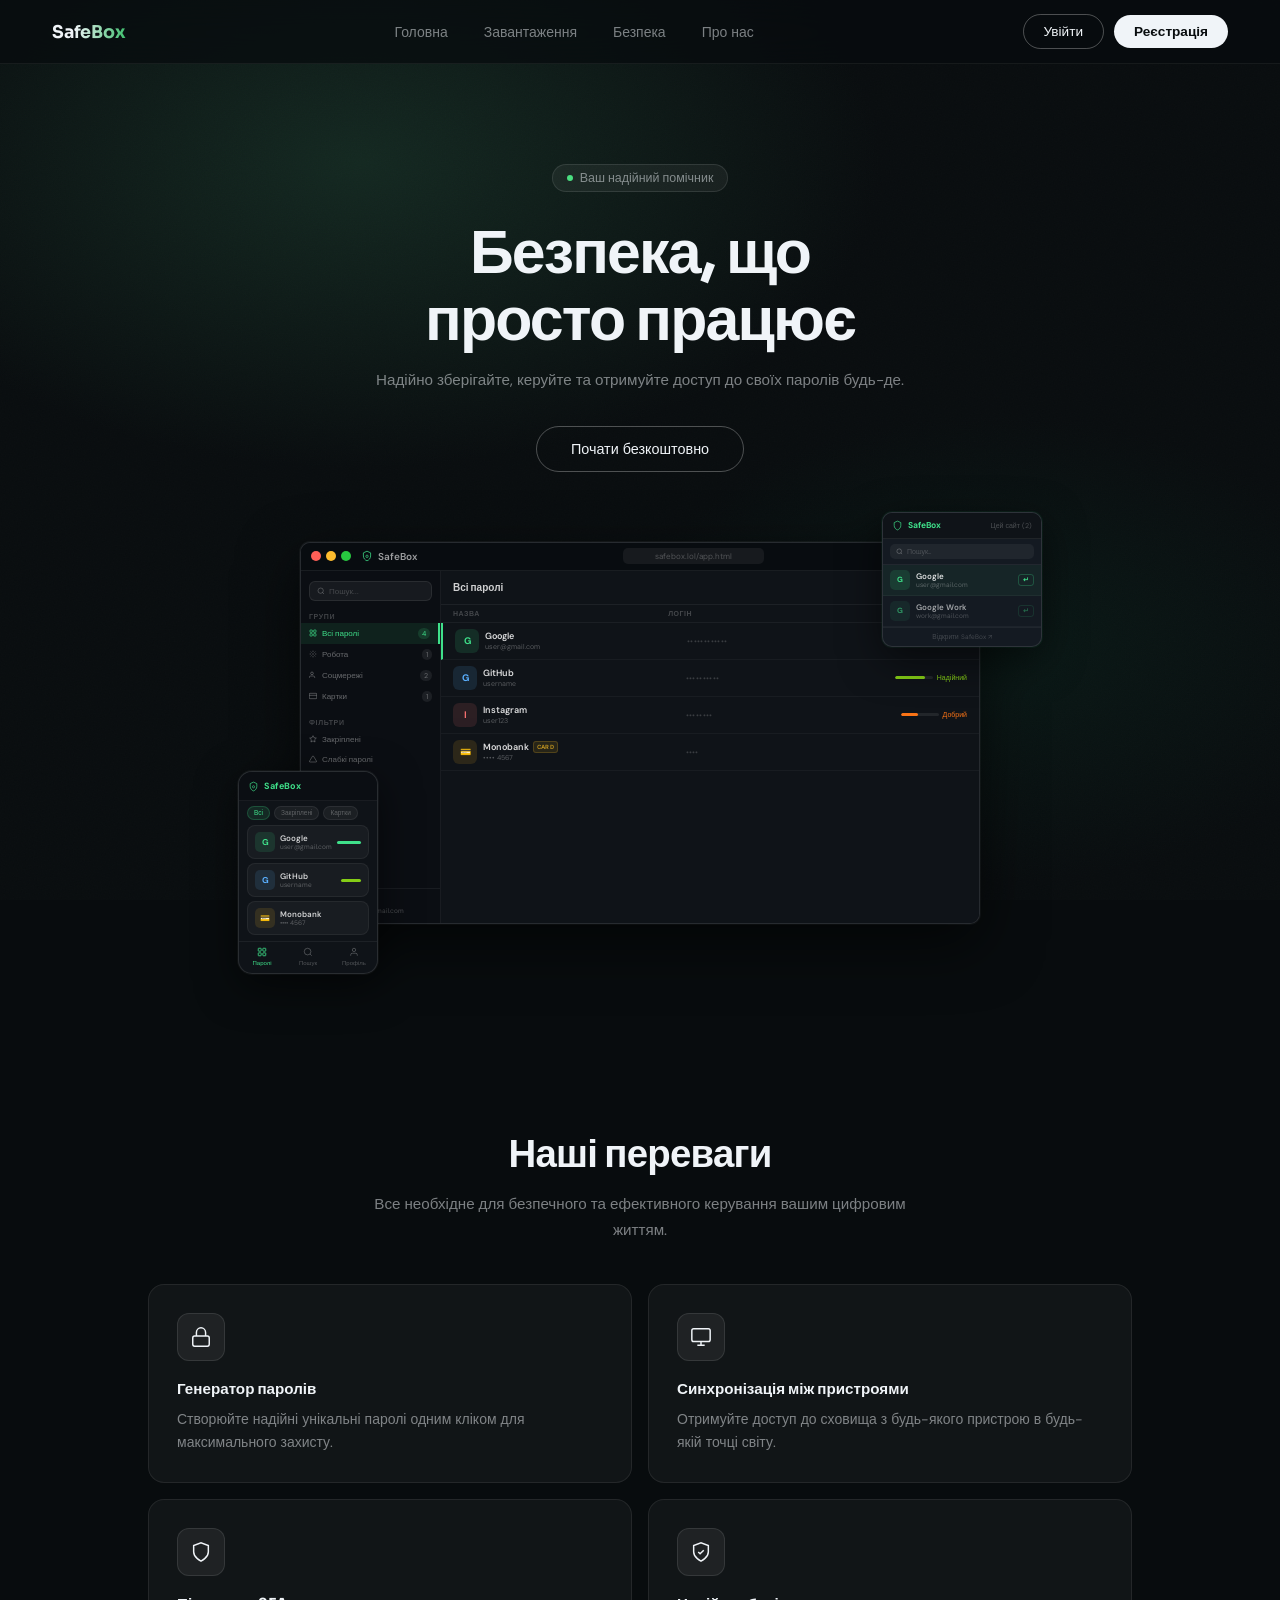
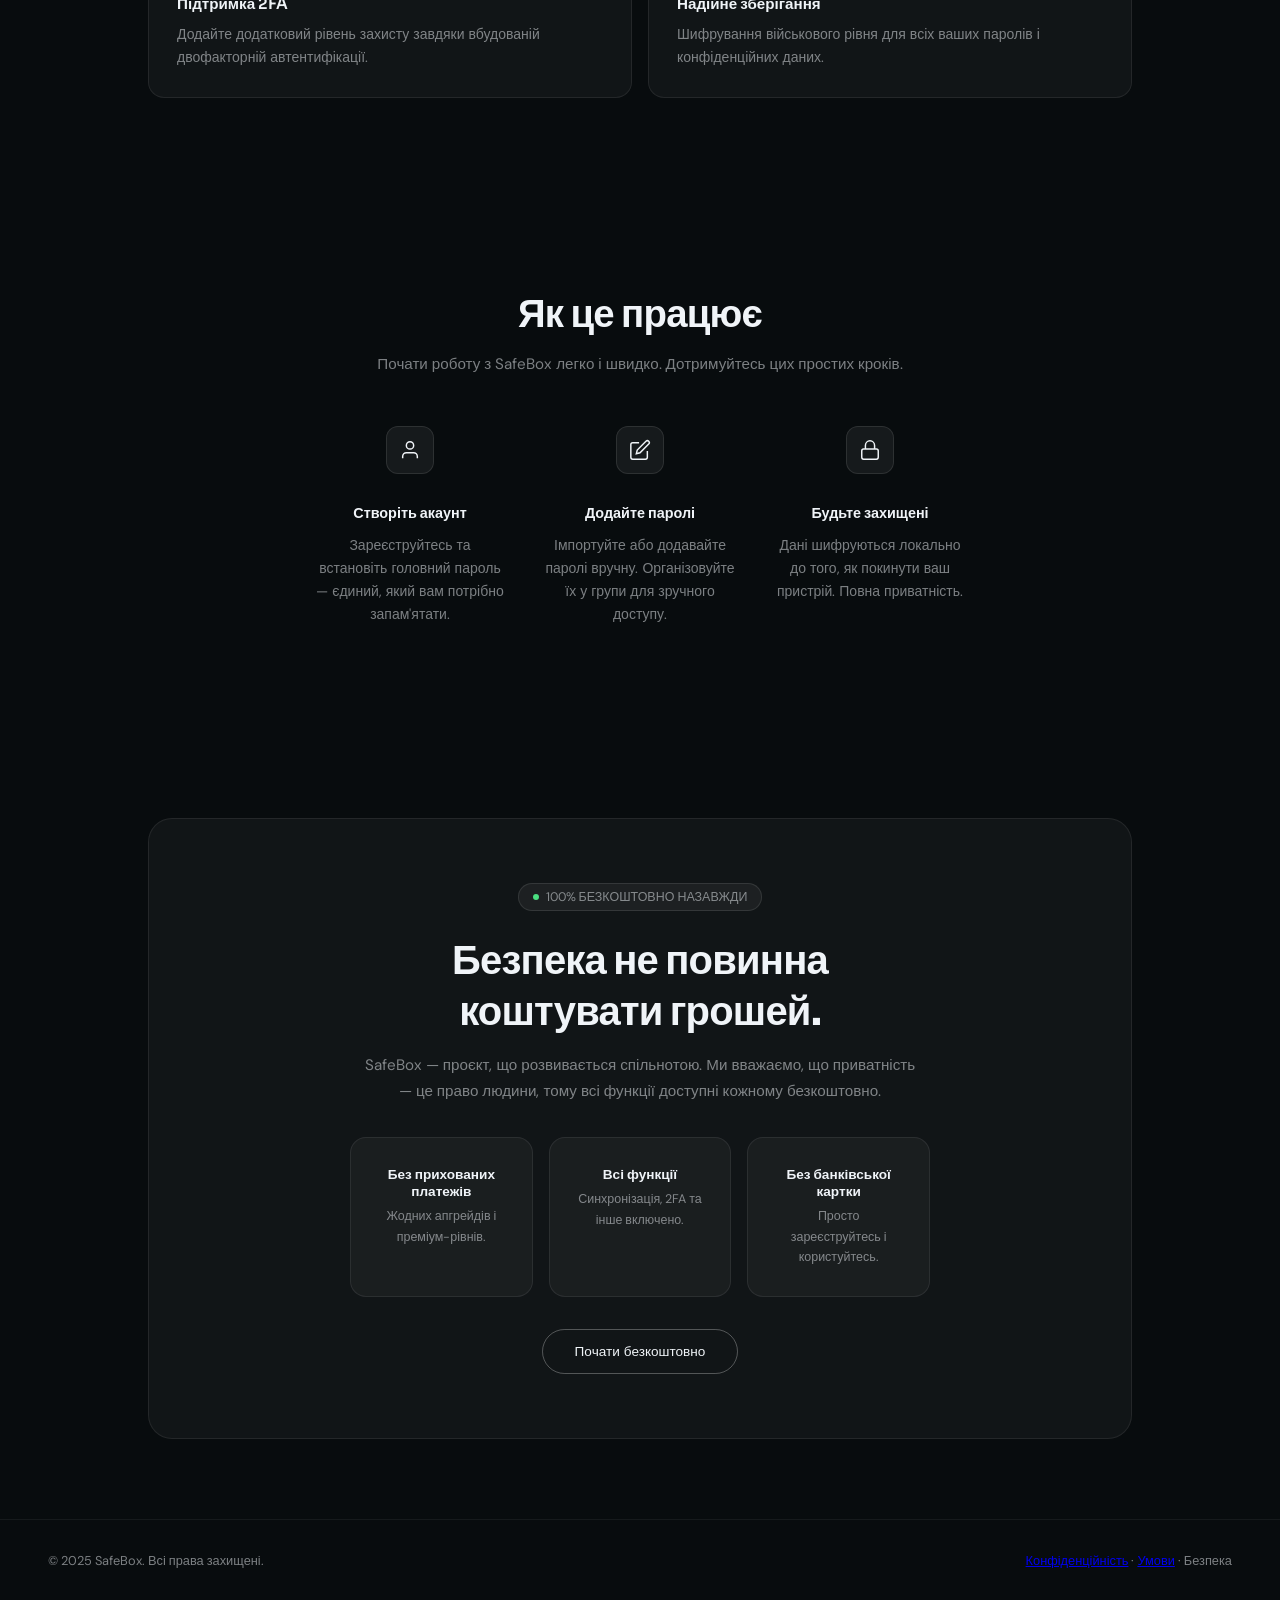
==== commit 3033223f: "google 2FA" ====
--- a/app.html
+++ b/app.html
@@ -1701,6 +1701,19 @@
     const data = await res.json();
     localStorage.setItem('sb_access',  data.access_token);
     localStorage.setItem('sb_refresh', data.refresh_token);
+    // БЕЗПЕКА: PSK без крапок — це сирий vault_key (Google-акаунт).
+    // Зберігаємо ТІЛЬКИ у sessionStorage, ніколи в localStorage.
+    if (data.protected_symmetric_key) {
+      const psk = data.protected_symmetric_key;
+      if (!psk.includes('.')) {
+        // Google vault_key — тільки session, не persist
+        sessionStorage.setItem('sb_vault_key', psk);
+        // навмисно НЕ робимо localStorage.setItem('sb_psk', ...)
+      } else {
+        // Password-акаунт: зашифрований PSK
+        localStorage.setItem('sb_psk', psk);
+      }
+    }
     return true;
   } catch { return false; }
 }
@@ -1709,8 +1722,15 @@
 if (!getToken()) { window.location.href = 'index.html'; }
 
 // ═══════════════════════════════════════════════════════
-//  ШИФРУВАННЯ — AES-256-GCM (однакове з десктопом)
+//  ШИФРУВАННЯ — AES-256-GCM (ідентично десктопу)
 // ═══════════════════════════════════════════════════════
+
+function _toB64(arr) {
+  let s = '';
+  for (let i = 0; i < arr.length; i++) s += String.fromCharCode(arr[i]);
+  return btoa(s);
+}
+
 function getVaultKey() {
   const vkB64 = sessionStorage.getItem('sb_vault_key');
   if (!vkB64) return null;
@@ -1722,35 +1742,168 @@
   }
 }
 
-function _toB64(arr) {
-  let s = '';
-  for (let i = 0; i < arr.length; i++) s += String.fromCharCode(arr[i]);
-  return btoa(s);
+async function ensureVaultKey() {
+  if (getVaultKey()) return true;
+
+  const authType = localStorage.getItem('sb_auth_type');
+
+  // БЕЗПЕКА: для Google-акаунтів sb_psk в localStorage НЕ зберігається.
+  // Перевіряємо тільки PSK пароль-акаунтів (містить крапки).
+  let freshPsk = localStorage.getItem('sb_psk');
+
+  // Якщо в localStorage є PSK password-акаунту (зашифрований, з крапками) —
+  // vault_key відновиться через unlock-діалог нижче.
+  // Якщо раптово PSK без крапок потрапив в localStorage (старі дані) — не використовуємо.
+  if (freshPsk && !freshPsk.includes('.')) {
+    // Застарілий небезпечний запис — видаляємо
+    localStorage.removeItem('sb_psk');
+    freshPsk = null;
+  }
+
+  // Якщо vault_key не в sessionStorage — пробуємо refresh (може повернути vault_key для Google)
+  const refresh = localStorage.getItem('sb_refresh');
+  if (refresh) {
+    try {
+      const res = await fetch(API + '/auth/refresh', {
+        method: 'POST',
+        headers: { 'Content-Type': 'application/json' },
+        body: JSON.stringify({ refresh_token: refresh }),
+      });
+      if (res.ok) {
+        const data = await res.json();
+        localStorage.setItem('sb_access',  data.access_token);
+        localStorage.setItem('sb_refresh', data.refresh_token);
+        if (data.protected_symmetric_key) {
+          const psk = data.protected_symmetric_key;
+          if (!psk.includes('.')) {
+            // Google: vault_key тільки в sessionStorage
+            sessionStorage.setItem('sb_vault_key', psk);
+            return true;
+          } else {
+            // Password-акаунт: зашифрований PSK
+            freshPsk = psk;
+            localStorage.setItem('sb_psk', freshPsk);
+          }
+        }
+      }
+    } catch(e) {}
+  }
+
+  // Google-акаунт але vault_key відсутній в sessionStorage — сесія закрита.
+  // Перенаправляємо на вхід (vault_key не зберігається між вкладками навмисно).
+  if (authType === 'google') {
+    localStorage.removeItem('sb_auth_type');
+    localStorage.removeItem('sb_psk');
+    localStorage.removeItem('sb_access');
+    localStorage.removeItem('sb_refresh');
+    sessionStorage.removeItem('sb_vault_key');
+    window.location.href = 'index.html';
+    return false;
+  }
+
+  // Звичайний акаунт — показуємо unlock-діалог
+  const kdfSalt = localStorage.getItem('sb_kdf_salt');
+  const kdfIter = parseInt(localStorage.getItem('sb_kdf_iter') || '600000');
+  if (!kdfSalt) { window.location.href = 'index.html'; return false; }
+
+  return new Promise(resolve => {
+    const overlay = document.createElement('div');
+    overlay.style.cssText = 'position:fixed;inset:0;background:rgba(10,13,17,.95);display:flex;align-items:center;justify-content:center;z-index:9999;';
+    overlay.innerHTML = `
+      <div style="background:#161b22;border:1px solid #2a3140;border-radius:16px;padding:32px;width:360px;text-align:center;">
+        <svg viewBox="0 0 24 24" style="width:48px;height:48px;stroke:#3fe08a;fill:none;margin-bottom:16px;"><rect x="3" y="11" width="18" height="11" rx="2"/><path d="M7 11V7a5 5 0 0 1 10 0v4"/></svg>
+        <h2 style="color:#dce4f0;margin:0 0 8px;font-size:1.2rem;">Підтвердіть особу</h2>
+        <p style="color:#6b7a99;font-size:.85rem;margin:0 0 20px;">Введіть головний пароль для розблокування сховища.</p>
+        <input id="rvkPass" type="password" placeholder="Головний пароль"
+          style="width:100%;box-sizing:border-box;padding:10px 14px;background:#0f1318;border:1px solid #2a3140;border-radius:8px;color:#dce4f0;font-size:.95rem;margin-bottom:8px;outline:none;">
+        <p id="rvkErr" style="color:#e05c3f;font-size:.8rem;min-height:18px;margin:0 0 12px;"></p>
+        <button id="rvkBtn"
+          style="width:100%;padding:10px;background:#3fe08a;border:none;border-radius:8px;color:#0a0d11;font-weight:700;font-size:.95rem;cursor:pointer;margin-bottom:10px;">
+          Розблокувати
+        </button>
+        <button id="rvkSwitch"
+          style="width:100%;padding:8px;background:transparent;border:1px solid #2a3140;border-radius:8px;color:#6b7a99;font-size:.85rem;cursor:pointer;">
+          Увійти в інший акаунт
+        </button>
+      </div>`;
+    document.body.appendChild(overlay);
+
+    async function tryUnlock() {
+      const pass = document.getElementById('rvkPass').value;
+      const btn  = document.getElementById('rvkBtn');
+      const err  = document.getElementById('rvkErr');
+      if (!pass) { err.textContent = 'Введіть пароль'; return; }
+      btn.textContent = 'Перевірка...'; btn.disabled = true;
+      try {
+        const enc     = new TextEncoder();
+        const keyMat  = await crypto.subtle.importKey('raw', enc.encode(pass), 'PBKDF2', false, ['deriveBits']);
+        const salt    = Uint8Array.from(atob(kdfSalt), c => c.charCodeAt(0));
+        const bits    = await crypto.subtle.deriveBits({ name:'PBKDF2', hash:'SHA-256', salt, iterations:kdfIter }, keyMat, 512);
+        const masterKey = new Uint8Array(bits);
+
+        let pskToUse = freshPsk;
+        if (!pskToUse || !pskToUse.includes('.')) {
+          // Отримуємо PSK через логін
+          let phArr = new Uint8Array(await crypto.subtle.digest('SHA-256', enc.encode(pass)));
+          let phStr = ''; for (let i=0;i<phArr.length;i++) phStr+=String.fromCharCode(phArr[i]);
+          const passHash = btoa(phStr);
+          const email = localStorage.getItem('sb_email') || '';
+          const loginRes = await fetch(API + '/auth/login', {
+            method: 'POST', headers: {'Content-Type':'application/json'},
+            body: JSON.stringify({ email, password_hash: passHash, device_name:'Web Browser', device_type:'web' })
+          });
+          if (!loginRes.ok) { err.textContent = 'Невірний пароль'; btn.textContent = 'Розблокувати'; btn.disabled = false; return; }
+          const loginData = await loginRes.json();
+          localStorage.setItem('sb_access',  loginData.access_token);
+          localStorage.setItem('sb_refresh', loginData.refresh_token);
+          pskToUse = loginData.protected_symmetric_key;
+          localStorage.setItem('sb_psk', pskToUse);
+        }
+
+        const [iv64, c64, t64] = pskToUse.split('.');
+        const fromB64  = b => Uint8Array.from(atob(b), c => c.charCodeAt(0));
+        const cipher   = fromB64(c64); const tag = fromB64(t64);
+        const combined = new Uint8Array(cipher.length + tag.length);
+        combined.set(cipher); combined.set(tag, cipher.length);
+        const aesKey   = await crypto.subtle.importKey('raw', masterKey.slice(0,32), {name:'AES-GCM'}, false, ['decrypt']);
+        const dec      = await crypto.subtle.decrypt({name:'AES-GCM', iv:fromB64(iv64), tagLength:128}, aesKey, combined);
+        const vaultKey = Uint8Array.from(atob(new TextDecoder().decode(dec)), c => c.charCodeAt(0));
+        sessionStorage.setItem('sb_vault_key', _toB64(vaultKey));
+
+        document.body.removeChild(overlay);
+        resolve(true);
+      } catch(e) {
+        err.textContent = 'Невірний пароль';
+        btn.textContent = 'Розблокувати'; btn.disabled = false;
+      }
+    }
+
+    document.getElementById('rvkBtn').addEventListener('click', tryUnlock);
+    document.getElementById('rvkPass').addEventListener('keydown', e => { if(e.key==='Enter') tryUnlock(); });
+    document.getElementById('rvkSwitch').addEventListener('click', () => {
+      localStorage.clear(); sessionStorage.clear();
+      window.location.href = 'index.html';
+    });
+    setTimeout(() => document.getElementById('rvkPass').focus(), 100);
+  });
 }
 
 async function encryptField(text) {
   const vaultKey = getVaultKey();
-  if (!vaultKey) throw new Error('Vault key не знайдено — потрібен повторний вхід');
+  if (!vaultKey) throw new Error('Vault key відсутній');
   const iv  = crypto.getRandomValues(new Uint8Array(12));
   const key = await crypto.subtle.importKey('raw', vaultKey, { name: 'AES-GCM' }, false, ['encrypt']);
-  const ct  = await crypto.subtle.encrypt(
-    { name: 'AES-GCM', iv, tagLength: 128 },
-    key,
-    new TextEncoder().encode(text)
-  );
+  const ct  = await crypto.subtle.encrypt({ name: 'AES-GCM', iv, tagLength: 128 }, key, new TextEncoder().encode(text));
   const ctBytes = new Uint8Array(ct);
-  const cipher  = ctBytes.slice(0, ctBytes.length - 16);
-  const tag     = ctBytes.slice(ctBytes.length - 16);
   return {
-    encrypted: _toB64(cipher),
+    encrypted: _toB64(ctBytes.slice(0, ctBytes.length - 16)),
     iv:        _toB64(iv),
-    auth_tag:  _toB64(tag),
+    auth_tag:  _toB64(ctBytes.slice(ctBytes.length - 16)),
   };
 }
 
 async function decryptField(encryptedB64, ivB64, authTagB64) {
   if (!encryptedB64) return '';
-  // AES-256-GCM (формат десктопу та нових записів)
   const vaultKey = getVaultKey();
   if (vaultKey && ivB64 && authTagB64) {
     try {
@@ -1763,16 +1916,12 @@
       const key = await crypto.subtle.importKey('raw', vaultKey, { name: 'AES-GCM' }, false, ['decrypt']);
       const dec = await crypto.subtle.decrypt({ name: 'AES-GCM', iv, tagLength: 128 }, key, combined);
       return new TextDecoder().decode(dec);
-    } catch(e) {
-      // AES не спрацювало — пробуємо старий Base64 формат
-    }
-  }
-  // Fallback: старий Base64 формат (записи збережені до оновлення)
+    } catch(e) { /* fallback нижче */ }
+  }
+  // Fallback: старий Base64 формат
   try { return decodeURIComponent(escape(atob(encryptedB64))); } catch(e1) {
     try { return decodeURIComponent(atob(encryptedB64)); } catch(e2) {
-      try { return atob(encryptedB64); } catch(e3) {
-        return encryptedB64;
-      }
+      try { return atob(encryptedB64); } catch(e3) { return encryptedB64; }
     }
   }
 }
@@ -1862,6 +2011,10 @@
 
 async function loadPasswords() {
   try {
+    // Переконуємось що vault_key доступний ДО дешифрування записів
+    const hasKey = await ensureVaultKey();
+    if (!hasKey) return; // ensureVaultKey сам перенаправить на login або покаже unlock-діалог
+
     const res = await apiFetch('/passwords');
     if (!res) return;
     const items = await res.json();
@@ -2583,10 +2736,10 @@
 
 
 async function init() {
-  // Очистити пошук при завантаженні
   const searchEl = document.getElementById('gSearch');
   if (searchEl) { searchEl.value = ''; q = ''; }
   renderGroups();
+  // ensureVaultKey викликається всередині loadPasswords — не дублюємо
   await loadProfile();
   await loadPasswords();
 }
@@ -3045,6 +3198,13 @@
 let _2faEnabled = false;
 
 async function open2FA() {
+  // Google-акаунти не підтримують 2FA — блокуємо відкриття
+  const authType = localStorage.getItem('sb_auth_type');
+  if (authType === 'google') {
+    toast('2FA недоступна для Google-акаунтів', 'inf');
+    return;
+  }
+
   document.getElementById('twoFAOverlay').classList.add('on');
   // Перевірити статус
   try {
@@ -3195,6 +3355,12 @@
       }
     });
   });
+
+  // Приховати кнопку 2FA для Google-акаунтів
+  if (localStorage.getItem('sb_auth_type') === 'google') {
+    const btn2FA = document.getElementById('btn2FA');
+    if (btn2FA) btn2FA.style.display = 'none';
+  }
 });
 
 init();
